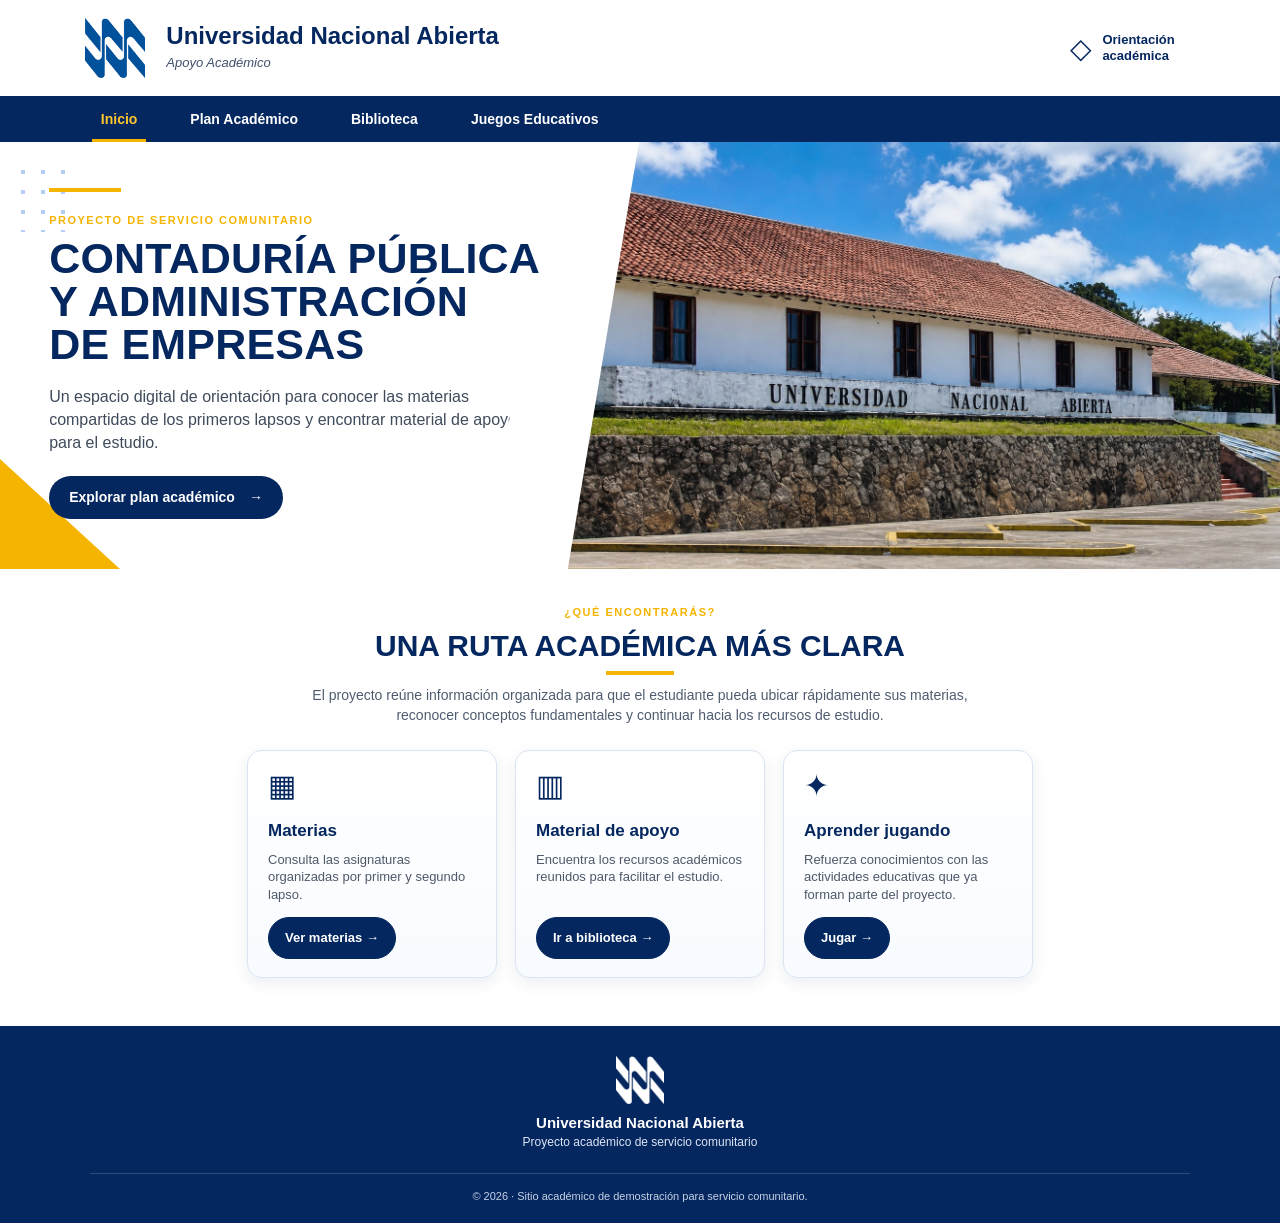
==== index.html @ f8eed456 "initial commit" ====
<!DOCTYPE html>
<html lang="es">
<head>
  <!-- Configuración básica del documento y adaptación a pantallas móviles. -->
  <meta charset="UTF-8">
  <meta name="viewport" content="width=device-width, initial-scale=1.0">

  <!-- Título que aparece en la pestaña del navegador. -->
  <title>InfoUNA Amazonas</title>

  <!-- Icono que aparece en la pestaña del navegador. -->
  <link rel="icon" type="image/png" href="Logo-UNA.png">
    
  <!-- Hoja de estilos principal. Debe estar en la misma carpeta que este archivo. -->
  <link rel="stylesheet" href="Estilos.css">

</head>

<body>
  <!-- Encabezado institucional: logotipo, nombre de la universidad y valores del proyecto. -->
  <header class="encabezado-superior">
    <div class="marca">
      <div class="logo-una">
        <img src="Logo-UNA.png" alt="Logo de la Universidad Nacional Abierta">
      </div>

      <div>
      <h1>Universidad Nacional Abierta</h1>
        <small>Apoyo Académico</small>
      </div>
    </div>

    <!-- Mensajes institucionales que aparecen a la derecha en pantallas amplias. -->
    <div class="valores">
      <div class="valor">
        <span>◇</span>
        <div>Orientación<br>académica</div>
      </div>
    </div>
  </header>

  <!-- Menú de navegación principal. Cada enlace dirige a una sección o página del sitio. -->
  <nav class="barra-menu" aria-label="Navegación principal">
    <a class="activo" href="index.html">Inicio</a>
    <a href="Plan Academico.html">Plan Académico</a>
    <a href="Biblioteca.html">Biblioteca</a>
    <a href="Juegos Educativos.html">Juegos Educativos</a>
  </nav>

    <!-- Presentación principal: descripción del proyecto y acceso al plan académico. -->
  <section class="hero">
    <div class="hero-text">
      <!-- Elementos decorativos y título principal de la página. -->
      <span class="puntos" aria-hidden="true"></span>
      <div class="linea-dorada" aria-hidden="true"></div>
      <span class="kicker">Proyecto de servicio comunitario</span>
      <h2>CONTADURÍA PÚBLICA<br>Y ADMINISTRACIÓN<br>DE EMPRESAS</h2>
      <p>Un espacio digital de orientación para conocer las materias compartidas de los primeros lapsos y encontrar material de apoyo para el estudio.</p>
      <a class="boton" href="Plan Academico.html">Explorar plan académico <span aria-hidden="true">→</span></a>
    </div>

    <!-- Imagen decorativa de la sede; se establece desde CSS mediante Sede-Una.png. -->
    <div class="hero-media" role="img" aria-label="Imagen de la sede de la Universidad Nacional Abierta"></div>
  </section>

  <!-- Contenido central con una introducción y tres accesos a recursos del proyecto. -->
  <main class="contenido-principal">
    <section aria-labelledby="titulo-recursos">
      <div class="titulo-seccion">
        <span class="kicker">¿Qué encontrarás?</span>
        <h2 id="titulo-recursos">Una ruta académica más clara</h2>
        <p>El proyecto reúne información organizada para que el estudiante pueda ubicar rápidamente sus materias, reconocer conceptos fundamentales y continuar hacia los recursos de estudio.</p>
      </div>

      <!-- Las tarjetas se distribuyen y centran automáticamente según el espacio disponible. -->
      <div class="tarjetas">
        <article class="tarjeta">
          <div class="icono" aria-hidden="true">▦</div>
          <h3>Materias</h3>
          <p>Consulta las asignaturas organizadas por primer y segundo lapso.</p>
          <a class="enlace" href="Plan Academico.html">Ver materias →</a>
        </article>

        <article class="tarjeta">
          <div class="icono" aria-hidden="true">▥</div>
          <h3>Material de apoyo</h3>
          <p>Encuentra los recursos académicos reunidos para facilitar el estudio.</p>
          <a class="enlace" href="Biblioteca">Ir a biblioteca →</a>
        </article>

        <article class="tarjeta">
          <div class="icono" aria-hidden="true">✦</div>
          <h3>Aprender jugando</h3>
          <p>Refuerza conocimientos con las actividades educativas que ya forman parte del proyecto.</p>
          <a class="enlace" href="Juegos Educativos.html">Jugar →</a>
        </article>
      </div>
    </section>
  </main>

  <!-- Pie de página simplificado: solo conserva el logo, el nombre y la identificación del proyecto. -->
  <footer class="pie">
    <!-- Este contenedor usa flexbox en columna para centrar todos sus elementos. -->
    <div class="pie-grid">
      <div class="marca-footer">
        <div class="logo-una">
          <img src="Logo-UNA.png" alt="Logo de la Universidad Nacional Abierta">
        </div>
        <div>
          <h3>Universidad Nacional Abierta</h3>
          <small>Proyecto académico de servicio comunitario</small>
        </div>
      </div>
    </div>
  
    <div class="copyright">© 2026 · Sitio académico de demostración para servicio comunitario.</div>
  </footer>

</body>
</html>
---- Estilos.css ----
/* ========================================================================== 
   BLOQUE 1: ESTILOS GENERALES DEL SITIO
   Contenido de Base 0.3/Estilos.css. Se conserva separado de los estilos
   específicos de juegos para que cada bloque pueda mantenerse por aparte.
   ========================================================================== */
:root{
  --navy:#05275f;
  --navy-2:#0a3478;
  --blue:#0c438e;
  --gold:#f4b400;
  --gold-2:#ffc72c;
  --ink:#12284d;
  --muted:#5e6b7f;
  --line:#e7ebf2;
  --soft:#eef4fc;
  --white:#fff;
  --shadow:0 8px 24px rgba(5,39,95,.08);
}
*{box-sizing:border-box}
html{scroll-behavior:smooth}
body{margin:0;font-family:Arial,Helvetica,sans-serif;color:var(--ink);background:#fff;line-height:1.5}
a{text-decoration:none;color:inherit}

/* HEADER */
.encabezado-superior{height:96px;background:#fff;display:flex;align-items:center;justify-content:space-between;padding:0 6.2%;gap:30px}
.marca{display:flex;align-items:center;gap:15px;min-width:360px}
.logo-una{width:72px;height:60px;display:flex;align-items:center;justify-content:center;flex:0 0 auto;overflow:hidden}
.logo-una img{display:block;width:100%;height:100%;object-fit:contain}
.marca h1{font-size:24px;line-height:1.05;margin:0;color:var(--navy);font-weight:800}
.marca small{display:block;margin-top:5px;color:#41516c;font-size:13px;font-style:italic}
.valores{display:flex;align-items:center;gap:0}
.valor{min-height:45px;display:flex;align-items:center;gap:10px;padding:0 26px;border-left:1px solid #d9dee8;color:var(--navy);font-size:13px;font-weight:600;line-height:1.25}
.valor:first-child{border-left:0}
.valor span{font-size:28px;font-weight:400;color:var(--navy)}

/* NAV */
.barra-menu{height:46px;background:var(--navy);display:flex;align-items:stretch;padding:0 6%;gap:5px;position:relative;z-index:5}
.barra-menu a{position:relative;color:#fff;display:flex;align-items:center;justify-content:center;padding:0 24px;font-size:14px;font-weight:700;white-space:nowrap}
.barra-menu a:hover{background:rgba(255,255,255,.06)}
.barra-menu a.activo{color:var(--gold-2)}
.barra-menu a.activo:after{content:"";position:absolute;bottom:0;left:15px;right:15px;height:3px;background:var(--gold)}

/* HOME HERO */
.hero{position:relative;min-height:350px;display:grid;grid-template-columns:48% 52%;overflow:hidden;background:#fff}
.hero-text{position:relative;padding:46px 7.5% 50px 8%;z-index:2;background:#fff;display:flex;flex-direction:column;justify-content:center;clip-path:polygon(0 0,92% 0,78% 100%,0 100%)}
.hero-text:after{content:"";position:absolute;right:6.5%;top:0;width:2px;height:100%;background:rgba(255,255,255,.75);transform:skewX(-15deg);z-index:3}
.hero-text:before{content:"";position:absolute;left:0;bottom:0;width:120px;height:110px;background:var(--gold);clip-path:polygon(0 0,100% 100%,0 100%)}
.puntos{position:absolute;left:13px;top:20px;width:55px;height:70px;background-image:radial-gradient(#a9c9f5 2.2px,transparent 2.2px);background-size:20px 20px;opacity:.9}
.hero h2{font-size:43px;line-height:1;margin:0 0 19px;color:var(--navy);font-weight:800;letter-spacing:.2px;position:relative;z-index:2}
.linea-dorada{width:72px;height:4px;background:var(--gold);margin-bottom:20px;position:relative;z-index:2}
.hero p{max-width:500px;margin:0;color:#3f4a5b;font-size:16px;line-height:1.45;position:relative;z-index:2}
.boton{display:inline-flex;align-items:center;justify-content:center;gap:14px;width:max-content;background:var(--navy);color:#fff;border-radius:24px;padding:11px 20px;font-size:14px;font-weight:700;margin-top:22px;transition:.2s;position:relative;z-index:2}
.boton:hover{background:var(--navy-2);transform:translateY(-1px)}
.hero-media{position:relative;min-height:350px;background-image:url('Sede-Una.png');background-size:cover;background-position:center 42%;margin-left:-7%;clip-path:polygon(10% 0,100% 0,100% 100%,0 100%);z-index:1}
.hero-media:after{content:"";position:absolute;inset:0;background:linear-gradient(90deg,rgba(5,39,95,.02),rgba(5,39,95,.03))}
.estadisticas{position:absolute;left:18%;right:0;bottom:0;height:91px;background:rgba(5,39,95,.97);display:grid;grid-template-columns:repeat(4,1fr);color:#fff;z-index:2;border-radius:16px 0 0 0;overflow:hidden}
.estadistica{display:flex;flex-direction:column;align-items:center;justify-content:center;text-align:center;border-left:1px solid rgba(255,255,255,.34);padding:7px 9px}
.estadistica:first-child{border-left:0}
.estadistica .simbolo{font-size:25px;line-height:1;color:var(--gold);margin-bottom:3px}
.estadistica strong{font-size:18px;color:#fff;line-height:1.1}
.estadistica span{font-size:11px;color:#e2eaf7;margin-top:4px;line-height:1.2}

/* CONTENT */
.contenido-principal{max-width:1370px;margin:0 auto;padding:30px 6.5% 48px}
.titulo-seccion{text-align:center;margin-bottom:25px}
.titulo-seccion h2{font-size:30px;line-height:1.1;margin:0;color:var(--navy);font-weight:800;text-transform:uppercase}
.titulo-seccion h2:after{content:"";display:block;width:68px;height:4px;background:var(--gold);margin:9px auto 10px}
.titulo-seccion p{max-width:720px;margin:0 auto;color:#4f5c70;font-size:14px;line-height:1.45}
/* Bloques de inicio centrados automáticamente al añadir o quitar tarjetas */
.tarjetas{display:flex;flex-wrap:wrap;justify-content:center;align-items:stretch;gap:18px}
.tarjetas>.tarjeta{flex:0 1 250px;width:100%;max-width:250px}
.tarjeta{background:#fff;border:1px solid #e6e9ef;border-radius:8px;padding:20px 20px 18px;min-height:208px;box-shadow:0 4px 14px rgba(5,39,95,.045);display:flex;flex-direction:column;transition:.2s}
.tarjeta:hover{transform:translateY(-3px);box-shadow:var(--shadow);border-color:#d7e0ee}
.tarjeta .icono{font-size:30px;color:var(--navy);height:42px;line-height:1}
.tarjeta h3{font-size:17px;line-height:1.15;margin:8px 0 10px;color:var(--navy)}
.tarjeta p{font-size:13px;line-height:1.35;color:#4e5969;margin:0 0 14px;flex:1}
.enlace{font-size:13px;color:var(--navy);font-weight:800}
.enlace:hover{color:var(--gold)}

.bloque-azul{margin-top:14px;background:var(--soft);border-radius:9px;min-height:78px;padding:15px 28px;display:flex;align-items:center;justify-content:space-between;gap:20px;position:relative;overflow:hidden}
.bloque-azul:after{content:"";position:absolute;right:15px;top:13px;width:70px;height:50px;background-image:radial-gradient(#a9c9f5 2px,transparent 2px);background-size:15px 15px;opacity:.8}
.bloque-azul h3{margin:0 0 2px;font-size:21px;color:var(--navy)}
.bloque-azul p{margin:0;color:#536075;font-size:13px}

/* INNER PAGES */
.pagina-interna{padding-top:48px;min-height:500px}
.pagina-interna .titulo-seccion{margin-bottom:32px}
.lista-info{display:grid;grid-template-columns:repeat(2,1fr);gap:20px}
.info-card{background:#fff;border:1px solid #e4e8ef;border-radius:9px;padding:26px;box-shadow:0 4px 16px rgba(5,39,95,.05);position:relative;overflow:hidden}
.info-card:before{content:"";position:absolute;left:0;top:0;width:5px;height:100%;background:var(--gold)}
.info-card h3{margin:0 0 12px;color:var(--navy);font-size:20px}
.info-card p,.info-card li{font-size:14px;color:#536075;line-height:1.55}
.info-card ul{padding-left:19px;margin-bottom:0}

/* FOOTER */
.pie{background:var(--navy);color:#fff;padding:30px 7% 18px}
.pie-grid{max-width:1370px;margin:auto;display:grid;grid-template-columns:1.5fr 1fr 1fr 1fr;gap:45px}
.pie h3{font-size:15px;margin:0 0 10px;color:#fff}
.pie .marca-footer{display:flex;align-items:center;gap:12px}
.pie .logo-una{filter:brightness(0) invert(1);width:55px;height:48px}.pie .logo-una img{width:100%;height:100%;object-fit:contain}
.pie-grid{display:flex;justify-content:center}
.pie .marca-footer{flex-direction:column;gap:8px;text-align:center}
.pie .marca-footer .logo-una{margin:0 auto}
.pie .marca-footer h3{margin:0;text-align:center}
.pie .marca-footer small{display:block;text-align:center}
.pie a{display:block;color:#e2e9f5;font-size:13px;margin:5px 0}
.pie a:hover{color:var(--gold-2)}
.pie small{font-size:12px;color:#dce5f3;line-height:1.4}
.copyright{max-width:1370px;margin:22px auto 0;border-top:1px solid rgba(255,255,255,.16);padding-top:14px;text-align:center;color:#c6d2e5;font-size:11px}

@media(max-width:1050px){
  .encabezado-superior{padding:0 4%}.valores{display:none}.marca{min-width:0}
  .barra-menu{padding:0 3%;overflow-x:auto}.barra-menu a{padding:0 17px}
  .hero{grid-template-columns:1fr}.hero-text{min-height:310px;padding:55px 9%}.hero-text:after{display:none}.hero-media{min-height:310px}.estadisticas{left:0;border-radius:0}
  .tarjetas{justify-content:center}
}
@media(max-width:720px){
  .encabezado-superior{height:82px}.marca h1{font-size:19px}.marca small{font-size:11px}.logo-una{transform:scale(.8);transform-origin:left center;width:60px}
  .barra-menu{height:43px}.barra-menu a{font-size:12px;padding:0 14px}
  .hero h2{font-size:36px}.hero-text{min-height:285px}.hero-media{min-height:300px}.estadisticas{height:96px}.estadistica .simbolo{font-size:21px}.estadistica strong{font-size:15px}.estadistica span{font-size:10px}
  .contenido-principal{padding-left:5%;padding-right:5%}.tarjetas{justify-content:center}.lista-info{grid-template-columns:1fr}.pie-grid{grid-template-columns:1fr 1fr;gap:28px}
}
@media(max-width:480px){
  .marca h1{font-size:17px}.hero-text{padding:42px 7%}.hero h2{font-size:29px}.hero p{font-size:14px}.estadisticas{grid-template-columns:repeat(2,1fr);height:142px}.estadistica:nth-child(3){border-left:0;border-top:1px solid rgba(255,255,255,.34)}.estadistica:nth-child(4){border-top:1px solid rgba(255,255,255,.34)}.tarjetas>.tarjeta{flex-basis:100%;max-width:100%}.bloque-azul{align-items:flex-start;flex-direction:column}.pie-grid{grid-template-columns:1fr}
}


/* BIBLIOTECA DIGITAL */
.biblioteca-shell{max-width:1370px;margin:0 auto;padding:44px 6.5% 60px}
.biblioteca-head{text-align:center;margin-bottom:28px}
.biblioteca-head .kicker{display:inline-block;color:var(--gold);font-size:12px;font-weight:800;letter-spacing:1.4px;text-transform:uppercase;margin-bottom:8px}
.biblioteca-head h2{margin:0;color:var(--navy);font-size:34px;line-height:1.1;font-weight:800}
.biblioteca-head h2:after{content:"";display:block;width:68px;height:4px;background:var(--gold);margin:10px auto 11px}
.biblioteca-head p{max-width:720px;margin:0 auto;color:#536075;font-size:14px}
.biblioteca-search{max-width:760px;margin:0 auto 34px;position:relative}
.biblioteca-search input{width:100%;height:50px;border:1px solid #d9e1ed;border-radius:26px;padding:0 54px 0 20px;outline:none;font:inherit;color:var(--ink);background:#fff;box-shadow:0 5px 18px rgba(5,39,95,.06)}
.biblioteca-search input:focus{border-color:#9ebbe1;box-shadow:0 0 0 3px rgba(12,67,142,.08)}
.biblioteca-search button{position:absolute;right:6px;top:6px;width:38px;height:38px;border:0;border-radius:50%;background:var(--navy);color:#fff;font-size:18px;cursor:pointer}
.biblioteca-grid{display:grid;grid-template-columns:repeat(4,minmax(0,1fr));gap:22px}
.libro-card{background:#fff;border:1px solid #e3e8f0;border-radius:10px;overflow:hidden;box-shadow:0 5px 18px rgba(5,39,95,.055);display:flex;flex-direction:column;min-width:0;transition:.2s}
.libro-card:hover{transform:translateY(-4px);box-shadow:var(--shadow);border-color:#d4dfed}
.libro-nombre{padding:16px 16px 10px;min-height:62px;color:var(--navy);font-size:17px;line-height:1.25;font-weight:800}
.libro-portada{margin:0 16px;background:var(--soft);border-radius:7px;aspect-ratio:3/4;overflow:hidden;display:flex;align-items:center;justify-content:center}
.libro-portada img{width:100%;height:100%;object-fit:cover;display:block}
.libro-cover-fallback{width:100%;height:100%;display:flex;flex-direction:column;align-items:center;justify-content:center;text-align:center;padding:25px;background:linear-gradient(145deg,#eef4fc,#dce8f8);color:var(--navy)}
.libro-cover-fallback .book-mark{font-size:42px;margin-bottom:12px}
.libro-cover-fallback strong{font-size:20px;line-height:1.1}
.libro-cover-fallback span{font-size:11px;margin-top:8px;color:#536075}
.libro-actions{padding:16px}
.libro-download{display:flex;align-items:center;justify-content:center;gap:8px;width:100%;min-height:42px;border-radius:22px;background:var(--navy);color:#fff;font-size:13px;font-weight:800;transition:.2s}
.libro-download:hover{background:var(--navy-2);transform:translateY(-1px)}
.libro-download.disabled{background:#a8b3c3;cursor:not-allowed;pointer-events:none}
.biblioteca-empty{grid-column:1/-1;text-align:center;padding:42px 20px;background:#f8fbff;border:1px dashed #cfd9e8;border-radius:10px;color:#536075}
.biblioteca-info{margin-top:30px;background:var(--soft);border-left:5px solid var(--gold);border-radius:8px;padding:16px 20px;color:#536075;font-size:13px}
.biblioteca-info strong{color:var(--navy)}
.biblioteca-promo{margin-top:14px}
@media(max-width:1050px){.biblioteca-grid{grid-template-columns:repeat(3,minmax(0,1fr))}}
@media(max-width:720px){.biblioteca-shell{padding-left:5%;padding-right:5%}.biblioteca-grid{grid-template-columns:repeat(2,minmax(0,1fr))}.biblioteca-head h2{font-size:30px}}
@media(max-width:480px){.biblioteca-grid{grid-template-columns:1fr}.libro-nombre{min-height:auto}}

/* PORTAL ACADÉMICO: CONTADURÍA PÚBLICA Y ADMINISTRACIÓN DE EMPRESAS */
.kicker,.mini-kicker{display:inline-block;text-transform:uppercase;letter-spacing:1.5px;font-size:11px;font-weight:800;color:var(--gold);margin-bottom:8px}.academico-hero{background:linear-gradient(115deg,var(--navy),#0b4a9a);border-radius:14px;padding:36px 42px;color:#fff;display:flex;align-items:center;justify-content:space-between;gap:35px;overflow:hidden;position:relative;box-shadow:0 12px 28px rgba(5,39,95,.12)}.academico-hero:after{content:"";position:absolute;right:-55px;bottom:-70px;width:230px;height:230px;border:35px solid rgba(244,180,0,.18);border-radius:50%}.academico-hero h2{margin:0 0 10px;font-size:40px;line-height:1.05}.academico-hero p{max-width:760px;margin:0;color:#e7eef9;font-size:15px}.hero-tags{display:flex;gap:8px;flex-wrap:wrap;margin-top:20px}.hero-tags span{border:1px solid rgba(255,255,255,.25);background:rgba(255,255,255,.08);border-radius:20px;padding:7px 12px;font-size:11px}.academico-emblema{width:150px;height:150px;border:2px solid rgba(255,255,255,.28);border-radius:50%;display:flex;flex-direction:column;align-items:center;justify-content:center;flex:0 0 auto;position:relative;z-index:1}.academico-emblema strong{font-size:34px;letter-spacing:3px}.academico-emblema span{font-size:10px;color:#dce8f7;text-transform:uppercase;letter-spacing:1px}.carrera-switch{display:flex;justify-content:center;gap:8px;margin:25px 0 28px;flex-wrap:wrap}.carrera-btn,.lapso-tab{border:1px solid #d6dfec;background:#fff;color:var(--navy);font-weight:800;cursor:pointer;border-radius:22px;padding:10px 17px;font-size:13px;transition:.2s}.carrera-btn:hover,.lapso-tab:hover{border-color:#9fb9dd}.carrera-btn.activo,.lapso-tab.activo{background:var(--navy);border-color:var(--navy);color:#fff}.plan-intro{margin-bottom:22px}.lapso-panel{border:1px solid #e0e7f1;border-radius:12px;padding:22px;background:#fbfdff}.lapso-tabs{display:flex;gap:8px;margin-bottom:22px;border-bottom:1px solid #e3e8ef;padding-bottom:14px}.lapso-heading{display:flex;justify-content:space-between;align-items:end;margin-bottom:17px}.lapso-heading h3{margin:0;color:var(--navy);font-size:25px}.contador{font-size:12px;font-weight:800;color:#536075;background:#eef4fc;border-radius:18px;padding:7px 11px}.materias-grid{display:grid;grid-template-columns:repeat(3,1fr);gap:17px}.materia-card{background:#fff;border:1px solid #e2e7ef;border-radius:10px;padding:19px;min-height:270px;display:flex;flex-direction:column;box-shadow:0 4px 13px rgba(5,39,95,.045);transition:.2s}.materia-card:hover{transform:translateY(-3px);box-shadow:var(--shadow);border-color:#cfdbea}.materia-top{display:flex;justify-content:space-between;align-items:center;margin-bottom:13px}.materia-icon{width:40px;height:40px;border-radius:10px;background:var(--soft);display:grid;place-items:center;color:var(--navy);font-size:20px;font-weight:800}.codigo{font-size:10px;font-weight:800;color:#718098}.materia-card h3{margin:0 0 8px;color:var(--navy);font-size:18px}.materia-card>p{margin:0;color:#536075;font-size:13px;line-height:1.45}.materia-contenido{margin-top:13px;padding-top:11px;border-top:1px solid #edf0f5;color:#536075;font-size:11px;line-height:1.4}.materia-contenido strong{color:var(--navy);display:block;margin-bottom:3px}.materia-link{border:0;background:none;padding:0;margin-top:auto;text-align:left;color:var(--navy);font-size:12px;font-weight:800;cursor:pointer}.materia-link:hover{color:#c18d00}.materia-link span{margin-left:5px}.conexiones{margin-top:22px;padding:27px 30px;background:var(--soft);border-radius:12px;display:grid;grid-template-columns:1.3fr 1fr;gap:35px;align-items:center}.conexiones h2{margin:0 0 7px;color:var(--navy);font-size:24px}.conexiones p{margin:0;color:#536075;font-size:13px;max-width:620px}.conexiones-list{display:grid;gap:9px}.conexiones-list div{display:flex;align-items:center;gap:12px;background:#fff;border-radius:8px;padding:10px 13px;border:1px solid #e0e7f1}.conexiones-list strong{color:var(--gold);font-size:13px}.conexiones-list span{font-size:12px;color:var(--ink);font-weight:700}.recursos-grid{display:grid;grid-template-columns:1fr 1fr;gap:17px;margin-top:18px}.recurso-card{display:flex;align-items:center;gap:14px;background:#fff;border:1px solid #e0e6ef;border-radius:10px;padding:17px;box-shadow:0 4px 13px rgba(5,39,95,.04);transition:.2s}.recurso-card:hover{transform:translateY(-2px);box-shadow:var(--shadow)}.recurso-card>span{width:43px;height:43px;border-radius:10px;background:var(--navy);color:#fff;display:grid;place-items:center;font-size:20px}.recurso-card h3{margin:0 0 3px;color:var(--navy);font-size:16px}.recurso-card p{margin:0;color:#647187;font-size:12px}.recurso-card b{margin-left:auto;color:var(--gold);font-size:21px}@media(max-width:900px){.materias-grid{grid-template-columns:repeat(2,1fr)}.academico-emblema{width:120px;height:120px}.academico-hero h2{font-size:34px}.conexiones{grid-template-columns:1fr}}@media(max-width:620px){.academico-hero{padding:28px 23px}.academico-emblema{display:none}.materias-grid,.recursos-grid{grid-template-columns:1fr}.lapso-tabs{overflow-x:auto}.lapso-tab{white-space:nowrap}.lapso-heading{align-items:center}.carrera-btn{font-size:12px}.conexiones{padding:23px}.academico-hero h2{font-size:30px}}


/* BOTONES PARA LOS CINCO BLOQUES DE LA PAGINA DE INICIO */
.tarjeta{
  border:1px solid #d9e3f1;
  border-radius:14px;
  background:linear-gradient(180deg,#fff 0%,#f8fbff 100%);
  box-shadow:0 5px 16px rgba(5,39,95,.08);
}
.tarjeta:hover{
  transform:translateY(-4px);
  border-color:var(--gold);
  box-shadow:0 10px 24px rgba(5,39,95,.14);
}
.tarjeta .enlace{
  display:inline-flex;
  align-items:center;
  justify-content:center;
  align-self:flex-start;
  gap:8px;
  margin-top:auto;
  padding:10px 16px;
  border:1px solid var(--navy);
  border-radius:24px;
  background:var(--navy);
  color:#fff;
  font-size:13px;
  font-weight:800;
  text-decoration:none;
  transition:background .2s ease, border-color .2s ease, transform .2s ease;
}
.tarjeta .enlace:hover{
  background:var(--blue);
  border-color:var(--blue);
  color:#fff;
  transform:translateY(-1px);
}
.tarjeta .enlace:focus-visible{
  outline:3px solid var(--gold);
  outline-offset:3px;
}
@media(max-width:480px){
  .tarjeta{min-height:190px;padding:18px;}
  .tarjeta .enlace{align-self:stretch;}
}

/* ========================================================================== 
   BLOQUE 2: ESTILOS ESPECÍFICOS DE JUEGOS
   Contenido de Base 0.0/juegos.css. Este bloque queda después de los estilos
   generales y conserva sus reglas sin mezclarlas con el bloque anterior.
   ========================================================================== */

/* ===== Juegos UNA ===== */
.game-shell{max-width:1250px;margin:0 auto;padding:34px 5% 55px}
.game-hero{position:relative;overflow:hidden;background:linear-gradient(135deg,var(--navy),var(--navy-2));color:#fff;border-radius:18px;padding:30px 34px;margin-bottom:24px;box-shadow:0 12px 35px rgba(5,39,95,.15)}
.game-hero:after{content:"";position:absolute;width:240px;height:240px;right:-70px;top:-110px;border:35px solid rgba(255,199,44,.14);border-radius:50%}
.game-kicker{color:var(--gold-2);font-size:12px;font-weight:800;letter-spacing:1.6px;text-transform:uppercase}
.game-hero h2{margin:6px 0 8px;font-size:38px;line-height:1.05}
.game-hero p{margin:0;max-width:780px;color:#e3ecfa}
.game-panel{background:#fff;border:1px solid var(--line);border-radius:16px;box-shadow:var(--shadow);padding:24px}
.game-panel h3{margin:0 0 7px;color:var(--navy);font-size:22px}
.game-panel p{color:var(--muted)}
.category-screen{max-width:900px;margin:25px auto}
.category-grid{display:grid;grid-template-columns:repeat(2,1fr);gap:20px;margin-top:22px}
.category-card{border:2px solid #dce5f3;background:linear-gradient(145deg,#fff,var(--soft));border-radius:16px;padding:28px;text-align:left;cursor:pointer;transition:.2s;position:relative;overflow:hidden}
.category-card:hover{transform:translateY(-4px);border-color:var(--gold);box-shadow:0 12px 30px rgba(5,39,95,.1)}
.category-card .big-icon{font-size:44px;display:block;margin-bottom:13px}
.category-card h3{font-size:23px;margin:0 0 6px;color:var(--navy)}
.category-card p{margin:0 0 15px;font-size:14px}
.category-card .go{font-weight:800;color:var(--navy)}
.game-topbar{display:flex;align-items:center;justify-content:space-between;gap:15px;flex-wrap:wrap;margin-bottom:18px}
.badge{display:inline-flex;align-items:center;gap:7px;padding:8px 12px;border-radius:999px;background:var(--soft);color:var(--navy);font-weight:800;font-size:13px}
.progress-wrap{height:9px;background:#e8eef7;border-radius:99px;overflow:hidden;flex:1;min-width:180px}
.progress-bar{height:100%;background:linear-gradient(90deg,var(--navy),var(--gold));width:0;transition:.3s}
.btn-game{border:0;border-radius:10px;padding:11px 16px;font-weight:800;cursor:pointer;background:var(--navy);color:#fff;transition:.2s}
.btn-game:hover{background:var(--navy-2);transform:translateY(-1px)}
.btn-game.gold{background:var(--gold);color:var(--navy)}
.btn-game.light{background:#edf3fb;color:var(--navy)}
.btn-game.danger{background:#f4e7e7;color:#8c2020}
.btn-row{display:flex;gap:10px;flex-wrap:wrap}
.status-box{margin:15px 0;padding:13px 16px;background:var(--soft);border-left:4px solid var(--gold);border-radius:9px;color:var(--ink);font-size:14px}
.overlay{position:fixed;inset:0;background:rgba(4,25,57,.68);display:none;align-items:center;justify-content:center;padding:20px;z-index:50}
.overlay.show{display:flex}
.modal{width:min(560px,100%);background:#fff;border-radius:18px;padding:28px;box-shadow:0 20px 60px rgba(0,0,0,.25);text-align:center}
.modal h3{font-size:27px;color:var(--navy);margin:0 0 10px}
.modal p{color:var(--muted);line-height:1.55}
.modal .btn-row{justify-content:center;margin-top:20px}
.toast{position:fixed;right:22px;bottom:22px;max-width:360px;background:var(--navy);color:#fff;border-radius:12px;padding:14px 17px;box-shadow:0 12px 30px rgba(0,0,0,.2);opacity:0;transform:translateY(15px);pointer-events:none;transition:.25s;z-index:60}
.toast.show{opacity:1;transform:translateY(0)}
.toast strong{color:var(--gold-2)}
/* sopa */
.wordsearch-layout{display:grid;grid-template-columns:minmax(500px,1fr) 320px;gap:22px;align-items:start}
.ws-board{display:grid;grid-template-columns:repeat(15,1fr);width:min(690px,100%);aspect-ratio:1/1;margin:auto;user-select:none;touch-action:none;border:5px solid var(--navy);border-radius:14px;overflow:hidden;background:#f7faff;box-shadow:inset 0 0 0 1px #b9c9df}
.ws-cell{display:grid;place-items:center;font-weight:900;color:var(--navy);font-size:clamp(12px,2vw,21px);border:1px solid #d8e2ef;cursor:pointer;transition:.1s}
.ws-cell:hover{background:#e8f0fb}
.ws-cell.selecting{background:#cfe0f8}
.ws-cell.found{background:var(--gold);color:var(--navy);border-color:#e5ad00;animation:pop .25s}
.word-list{display:flex;flex-direction:column;gap:9px;margin-top:14px}
.word-item{display:flex;align-items:center;gap:9px;padding:10px 12px;border-radius:9px;background:#f6f9fd;border:1px solid #e3eaf4;font-weight:800;color:var(--navy);font-size:13px}
.word-item.found{display:none}
.term-card{margin-top:16px;padding:14px;border-radius:10px;background:#fff8df;border:1px solid #f3d47b;color:#4e4a3b;font-size:13px;line-height:1.4}
.term-card strong{display:block;color:var(--navy);margin-bottom:3px}
/* crucigrama */
.cross-layout{display:grid;grid-template-columns:minmax(450px,1fr) 350px;gap:22px}
.cross-board{display:grid;gap:3px;justify-content:center;background:#d8e2ef;padding:8px;border-radius:12px;overflow:auto}
.cross-cell{width:36px;height:36px;background:#fff;display:grid;place-items:center;font-weight:900;color:var(--navy);border-radius:4px}
.cross-cell.black{background:var(--navy);box-shadow:none}
.cross-cell.active{background:#fff8df;outline:2px solid var(--gold)}
.cross-cell.done{background:#dcebf9}
.letters-title{text-align:center;color:var(--navy);font-weight:800;margin:5px 0 12px}
.letter-pad{display:flex;justify-content:center;gap:9px;flex-wrap:wrap;max-width:320px;margin:auto}
.letter-btn{width:48px;height:48px;border-radius:12px;border:2px solid #d5dfec;background:#fff;color:var(--navy);font-weight:900;font-size:18px;cursor:pointer;box-shadow:0 3px 7px rgba(5,39,95,.06)}
.letter-btn:hover{border-color:var(--gold);background:#fff9e8}
.letter-btn.used{opacity:.3;pointer-events:none}
.current-word{min-height:54px;display:flex;align-items:center;justify-content:center;gap:7px;margin:14px 0;padding:10px;background:var(--soft);border-radius:10px;font-weight:900;letter-spacing:4px;color:var(--navy);font-size:22px}
.target-info{text-align:center;color:var(--muted);font-size:13px}
/* adivina */
.guess-layout{display:grid;grid-template-columns:1.25fr .75fr;gap:22px}
.clue-images{display:grid;grid-template-columns:repeat(2,1fr);gap:14px}
.clue-card{height:175px;border-radius:15px;background:linear-gradient(145deg,#edf4fd,#fff);border:1px solid #dce5f3;display:flex;align-items:center;justify-content:center;position:relative;overflow:hidden}
.clue-card:before{content:"";position:absolute;inset:0;background-image:radial-gradient(#a9c9f5 1.5px,transparent 1.5px);background-size:16px 16px;opacity:.45}
.clue-art{position:relative;font-size:67px;filter:drop-shadow(0 7px 8px rgba(5,39,95,.12))}
.clue-label{position:absolute;left:10px;bottom:8px;background:rgba(5,39,95,.9);color:#fff;border-radius:7px;padding:4px 7px;font-size:10px;font-weight:800;letter-spacing:.4px}
.answer-slots{display:flex;justify-content:center;gap:7px;flex-wrap:wrap;margin:20px 0}
.answer-slot{width:42px;height:48px;border-bottom:4px solid var(--navy);display:grid;place-items:center;font-weight:900;font-size:22px;color:var(--navy)}
.answer-slot.filled{border-color:var(--gold);background:#fff9e7;border-radius:6px 6px 0 0}
.guess-letters{display:flex;gap:8px;justify-content:center;flex-wrap:wrap}
.guess-letter{width:43px;height:43px;border:1px solid #d3deed;border-radius:9px;background:#fff;color:var(--navy);font-weight:900;cursor:pointer;font-size:17px}
.guess-letter:hover{background:#edf4fd;border-color:var(--gold)}
.guess-letter.used{opacity:.25;pointer-events:none}
/* quiz */
.quiz-card{max-width:900px;margin:auto}
.question-meta{display:flex;justify-content:space-between;gap:10px;flex-wrap:wrap;color:var(--muted);font-size:13px;font-weight:800;margin-bottom:14px}
.question{font-size:26px;line-height:1.25;color:var(--navy);font-weight:900;margin:8px 0 22px}
.options{display:grid;grid-template-columns:repeat(2,1fr);gap:13px}
.option-btn{padding:17px;text-align:left;border:2px solid #dce4ef;border-radius:12px;background:#fff;color:var(--ink);font-weight:700;cursor:pointer;transition:.15s}
.option-btn:hover{border-color:var(--navy);background:#f6f9fd}
.option-btn.correct{border-color:#2b8a5b;background:#e7f7ee}
.option-btn.wrong{border-color:#c94949;background:#fdeaea}
.quiz-feedback{min-height:50px;margin-top:17px;padding:13px 15px;border-radius:10px;background:var(--soft);color:var(--ink);font-size:14px}
.result-score{font-size:55px;color:var(--navy);font-weight:900;line-height:1;margin:10px 0}
.result-score span{font-size:25px;color:var(--muted)}
@keyframes pop{0%{transform:scale(.8)}100%{transform:scale(1)}}
@media(max-width:900px){
 .wordsearch-layout,.cross-layout,.guess-layout{grid-template-columns:1fr}
 .ws-board{max-width:650px}
}
@media(max-width:620px){
 .game-shell{padding:22px 4% 40px}.game-hero{padding:24px 20px}.game-hero h2{font-size:30px}
 .category-grid,.options{grid-template-columns:1fr}.game-panel{padding:17px}
 .cross-cell{width:29px;height:29px}.clue-card{height:135px}.clue-art{font-size:50px}
 .answer-slot{width:34px;height:43px}
}

.juegos-promo{margin-top:14px}
.juegos-promo .boton{margin-top:0;background:var(--navy)}
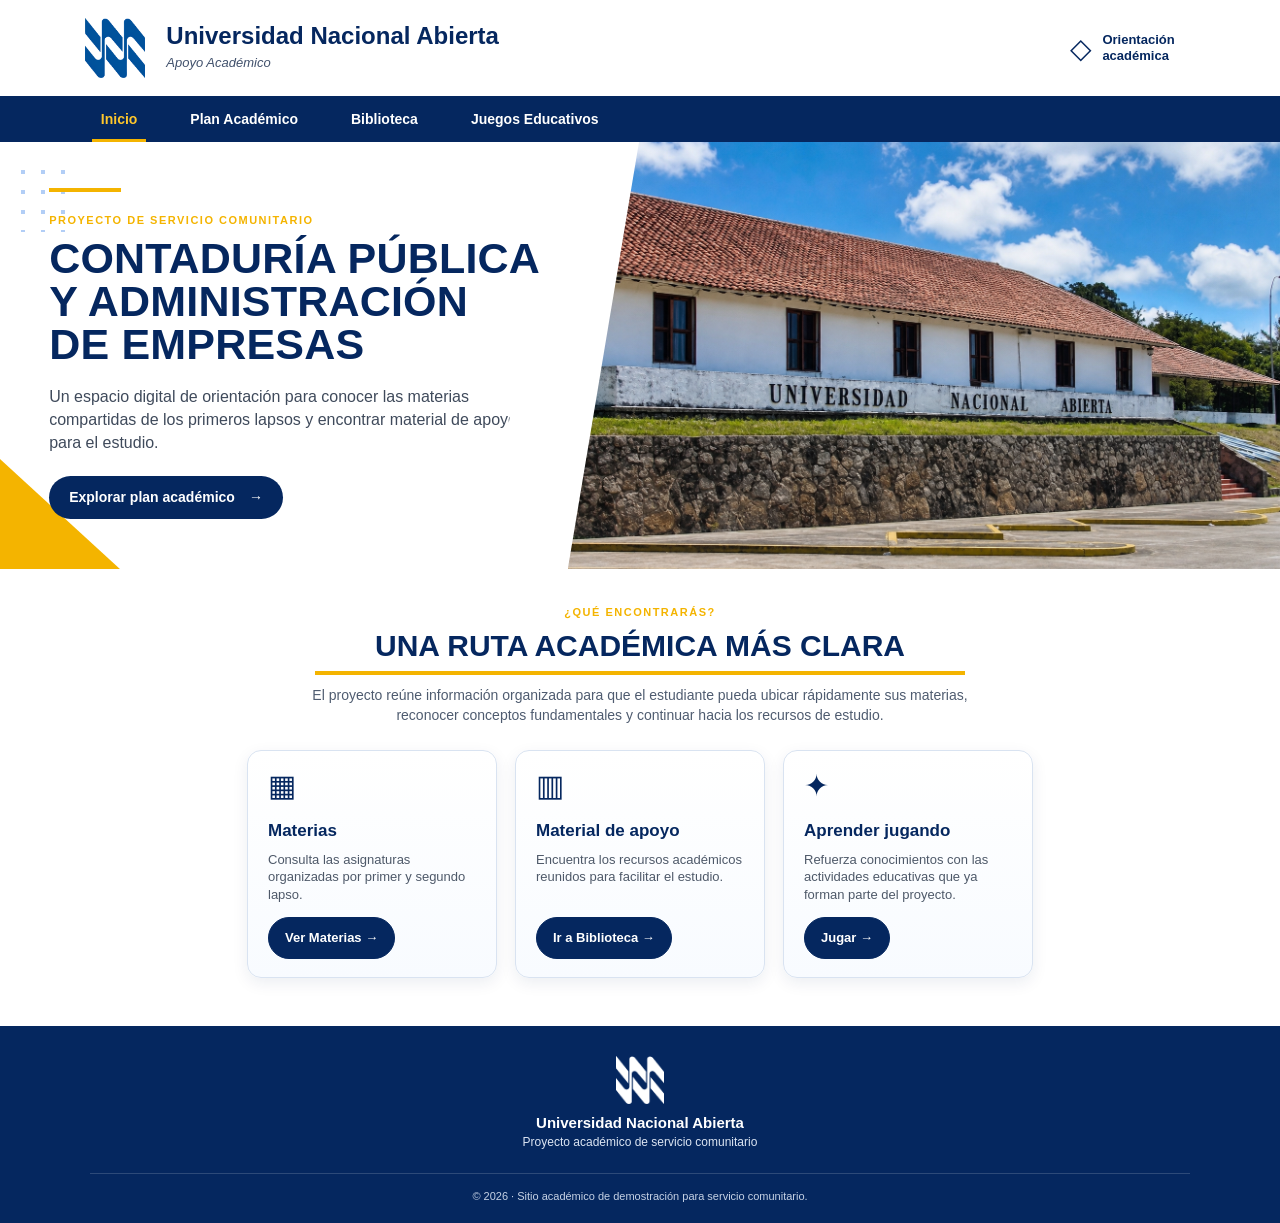
==== commit 89254a32: "initial commit" ====
--- a/index.html
+++ b/index.html
@@ -15,6 +15,8 @@
   <link rel="stylesheet" href="Estilos.css">
 
 </head>
+
+<!---------------------------------------------------------------------------------------------------------------->
 
 <body>
   <!-- Encabezado institucional: logotipo, nombre de la universidad y valores del proyecto. -->
@@ -38,6 +40,8 @@
       </div>
     </div>
   </header>
+
+<!---------------------------------------------------------------------------------------------------------------->
 
   <!-- Menú de navegación principal. Cada enlace dirige a una sección o página del sitio. -->
   <nav class="barra-menu" aria-label="Navegación principal">
@@ -78,14 +82,14 @@
           <div class="icono" aria-hidden="true">▦</div>
           <h3>Materias</h3>
           <p>Consulta las asignaturas organizadas por primer y segundo lapso.</p>
-          <a class="enlace" href="Plan Academico.html">Ver materias →</a>
+          <a class="enlace" href="Plan Academico.html">Ver Materias →</a>
         </article>
 
         <article class="tarjeta">
           <div class="icono" aria-hidden="true">▥</div>
           <h3>Material de apoyo</h3>
           <p>Encuentra los recursos académicos reunidos para facilitar el estudio.</p>
-          <a class="enlace" href="Biblioteca">Ir a biblioteca →</a>
+          <a class="enlace" href="Biblioteca.html">Ir a Biblioteca →</a>
         </article>
 
         <article class="tarjeta">
@@ -97,6 +101,8 @@
       </div>
     </section>
   </main>
+
+<!---------------------------------------------------------------------------------------------------------------->
 
   <!-- Pie de página simplificado: solo conserva el logo, el nombre y la identificación del proyecto. -->
   <footer class="pie">
--- a/Estilos.css
+++ b/Estilos.css
@@ -1,8 +1,8 @@
-/* ========================================================================== 
-   BLOQUE 1: ESTILOS GENERALES DEL SITIO
-   Contenido de Base 0.3/Estilos.css. Se conserva separado de los estilos
-   específicos de juegos para que cada bloque pueda mantenerse por aparte.
-   ========================================================================== */
+/* ========================================================================== 
+   BLOQUE 1: ESTILOS GENERALES DEL SITIO
+   Contenido de Base 0.3/Estilos.css. Se conserva separado de los estilos
+   específicos de juegos para que cada bloque pueda mantenerse por aparte.
+   ========================================================================== */
 :root{
   --navy:#05275f;
   --navy-2:#0a3478;
@@ -64,7 +64,7 @@
 .contenido-principal{max-width:1370px;margin:0 auto;padding:30px 6.5% 48px}
 .titulo-seccion{text-align:center;margin-bottom:25px}
 .titulo-seccion h2{font-size:30px;line-height:1.1;margin:0;color:var(--navy);font-weight:800;text-transform:uppercase}
-.titulo-seccion h2:after{content:"";display:block;width:68px;height:4px;background:var(--gold);margin:9px auto 10px}
+.titulo-seccion h2:after{content:"";display:block;width:650px;height:4px;background:var(--gold);margin:9px auto 10px}
 .titulo-seccion p{max-width:720px;margin:0 auto;color:#4f5c70;font-size:14px;line-height:1.45}
 /* Bloques de inicio centrados automáticamente al añadir o quitar tarjetas */
 .tarjetas{display:flex;flex-wrap:wrap;justify-content:center;align-items:stretch;gap:18px}
@@ -159,7 +159,219 @@
 @media(max-width:480px){.biblioteca-grid{grid-template-columns:1fr}.libro-nombre{min-height:auto}}
 
 /* PORTAL ACADÉMICO: CONTADURÍA PÚBLICA Y ADMINISTRACIÓN DE EMPRESAS */
-.kicker,.mini-kicker{display:inline-block;text-transform:uppercase;letter-spacing:1.5px;font-size:11px;font-weight:800;color:var(--gold);margin-bottom:8px}.academico-hero{background:linear-gradient(115deg,var(--navy),#0b4a9a);border-radius:14px;padding:36px 42px;color:#fff;display:flex;align-items:center;justify-content:space-between;gap:35px;overflow:hidden;position:relative;box-shadow:0 12px 28px rgba(5,39,95,.12)}.academico-hero:after{content:"";position:absolute;right:-55px;bottom:-70px;width:230px;height:230px;border:35px solid rgba(244,180,0,.18);border-radius:50%}.academico-hero h2{margin:0 0 10px;font-size:40px;line-height:1.05}.academico-hero p{max-width:760px;margin:0;color:#e7eef9;font-size:15px}.hero-tags{display:flex;gap:8px;flex-wrap:wrap;margin-top:20px}.hero-tags span{border:1px solid rgba(255,255,255,.25);background:rgba(255,255,255,.08);border-radius:20px;padding:7px 12px;font-size:11px}.academico-emblema{width:150px;height:150px;border:2px solid rgba(255,255,255,.28);border-radius:50%;display:flex;flex-direction:column;align-items:center;justify-content:center;flex:0 0 auto;position:relative;z-index:1}.academico-emblema strong{font-size:34px;letter-spacing:3px}.academico-emblema span{font-size:10px;color:#dce8f7;text-transform:uppercase;letter-spacing:1px}.carrera-switch{display:flex;justify-content:center;gap:8px;margin:25px 0 28px;flex-wrap:wrap}.carrera-btn,.lapso-tab{border:1px solid #d6dfec;background:#fff;color:var(--navy);font-weight:800;cursor:pointer;border-radius:22px;padding:10px 17px;font-size:13px;transition:.2s}.carrera-btn:hover,.lapso-tab:hover{border-color:#9fb9dd}.carrera-btn.activo,.lapso-tab.activo{background:var(--navy);border-color:var(--navy);color:#fff}.plan-intro{margin-bottom:22px}.lapso-panel{border:1px solid #e0e7f1;border-radius:12px;padding:22px;background:#fbfdff}.lapso-tabs{display:flex;gap:8px;margin-bottom:22px;border-bottom:1px solid #e3e8ef;padding-bottom:14px}.lapso-heading{display:flex;justify-content:space-between;align-items:end;margin-bottom:17px}.lapso-heading h3{margin:0;color:var(--navy);font-size:25px}.contador{font-size:12px;font-weight:800;color:#536075;background:#eef4fc;border-radius:18px;padding:7px 11px}.materias-grid{display:grid;grid-template-columns:repeat(3,1fr);gap:17px}.materia-card{background:#fff;border:1px solid #e2e7ef;border-radius:10px;padding:19px;min-height:270px;display:flex;flex-direction:column;box-shadow:0 4px 13px rgba(5,39,95,.045);transition:.2s}.materia-card:hover{transform:translateY(-3px);box-shadow:var(--shadow);border-color:#cfdbea}.materia-top{display:flex;justify-content:space-between;align-items:center;margin-bottom:13px}.materia-icon{width:40px;height:40px;border-radius:10px;background:var(--soft);display:grid;place-items:center;color:var(--navy);font-size:20px;font-weight:800}.codigo{font-size:10px;font-weight:800;color:#718098}.materia-card h3{margin:0 0 8px;color:var(--navy);font-size:18px}.materia-card>p{margin:0;color:#536075;font-size:13px;line-height:1.45}.materia-contenido{margin-top:13px;padding-top:11px;border-top:1px solid #edf0f5;color:#536075;font-size:11px;line-height:1.4}.materia-contenido strong{color:var(--navy);display:block;margin-bottom:3px}.materia-link{border:0;background:none;padding:0;margin-top:auto;text-align:left;color:var(--navy);font-size:12px;font-weight:800;cursor:pointer}.materia-link:hover{color:#c18d00}.materia-link span{margin-left:5px}.conexiones{margin-top:22px;padding:27px 30px;background:var(--soft);border-radius:12px;display:grid;grid-template-columns:1.3fr 1fr;gap:35px;align-items:center}.conexiones h2{margin:0 0 7px;color:var(--navy);font-size:24px}.conexiones p{margin:0;color:#536075;font-size:13px;max-width:620px}.conexiones-list{display:grid;gap:9px}.conexiones-list div{display:flex;align-items:center;gap:12px;background:#fff;border-radius:8px;padding:10px 13px;border:1px solid #e0e7f1}.conexiones-list strong{color:var(--gold);font-size:13px}.conexiones-list span{font-size:12px;color:var(--ink);font-weight:700}.recursos-grid{display:grid;grid-template-columns:1fr 1fr;gap:17px;margin-top:18px}.recurso-card{display:flex;align-items:center;gap:14px;background:#fff;border:1px solid #e0e6ef;border-radius:10px;padding:17px;box-shadow:0 4px 13px rgba(5,39,95,.04);transition:.2s}.recurso-card:hover{transform:translateY(-2px);box-shadow:var(--shadow)}.recurso-card>span{width:43px;height:43px;border-radius:10px;background:var(--navy);color:#fff;display:grid;place-items:center;font-size:20px}.recurso-card h3{margin:0 0 3px;color:var(--navy);font-size:16px}.recurso-card p{margin:0;color:#647187;font-size:12px}.recurso-card b{margin-left:auto;color:var(--gold);font-size:21px}@media(max-width:900px){.materias-grid{grid-template-columns:repeat(2,1fr)}.academico-emblema{width:120px;height:120px}.academico-hero h2{font-size:34px}.conexiones{grid-template-columns:1fr}}@media(max-width:620px){.academico-hero{padding:28px 23px}.academico-emblema{display:none}.materias-grid,.recursos-grid{grid-template-columns:1fr}.lapso-tabs{overflow-x:auto}.lapso-tab{white-space:nowrap}.lapso-heading{align-items:center}.carrera-btn{font-size:12px}.conexiones{padding:23px}.academico-hero h2{font-size:30px}}
+.kicker,.mini-kicker{display:inline-block;
+  text-transform:uppercase;
+  letter-spacing:1.5px;
+  font-size:11px;
+  font-weight:800;
+  color:var(--gold);
+  margin-bottom:8px}
+  
+.academico-hero{background:linear-gradient(115deg,var(--navy),#0b4a9a);
+  border-radius:14px;
+  padding:36px 42px;
+  color:#fff;
+  display:flex;
+  align-items:center;
+  justify-content:space-between;
+  gap:35px;
+  overflow:hidden;
+  position:relative;
+  box-shadow:0 12px 28px rgba(5,39,95,.12)}
+  
+.academico-hero h2{margin:0 0 10px;font-size:40px;line-height:1.05}
+
+.academico-hero p{max-width:760px;margin:0;
+  color:#e7eef9;font-size:15px}
+  
+.hero-tags{display:flex;
+  gap:8px;
+  flex-wrap:wrap;
+  margin-top:20px}
+  
+.hero-tags span{border:1px solid rgba(255,255,255,.25);
+  background:rgba(255,255,255,.08);
+  border-radius:20px;
+  padding:7px 12px;
+  font-size:11px}
+
+.academico-emblema{width:150px;
+  filter:brightness(0) invert(1);
+  height:150px;
+  display:flex;
+  flex-direction:column;
+  align-items:center;
+  justify-content:center;
+  flex:0 0 auto;
+  position:relative;z-index:1}
+
+.academico-emblema strong{font-size:34px;
+  letter-spacing:3px}
+
+.academico-emblema span{font-size:10px;
+  color:#dce8f7;
+  text-transform:uppercase;
+  letter-spacing:1px}
+
+.lapso-tab{border:1px solid #d6dfec;
+background:#fff;
+color:var(--navy);
+font-weight:800;
+cursor:pointer;
+border-radius:22px;
+padding:10px 17px;
+font-size:18px;
+transition:.2s}
+
+.lapso-tab:hover{border-color:#9fb9dd}
+
+.lapso-tab.activo{background:var(--navy);
+  border-color:var(--navy);
+  color:#fff}
+
+.plan-intro{margin:32px 0 22px}
+
+.lapso-panel{border:1px solid #e0e7f1;
+  border-radius:12px;
+  padding:22px;
+  background:#fbfdff}
+
+.lapso-tabs{display:flex;
+  gap:8px;
+  margin-bottom:22px;
+  border-bottom:1px solid #e3e8ef;
+  padding-bottom:14px}
+
+.lapso-heading{display:flex;
+  justify-content:space-between;
+  align-items:end;margin-bottom:17px}
+  
+.lapso-heading h3{margin:0;color:var(--navy);
+  font-size:25px}
+
+.contador{font-size:12px;
+  font-weight:800;
+  color:#536075;
+  background:#eef4fc;
+  border-radius:18px;
+  padding:7px 11px}
+
+.materias-grid{display:grid;
+  grid-template-columns:repeat(3,1fr);
+  gap:17px}
+  
+.materia-card{background:#fff;
+  border:1px solid #e2e7ef;
+  border-radius:10px;
+  padding:19px;
+  min-height:190px;
+  display:flex;
+  flex-direction:column;
+  box-shadow:0 4px 13px rgba(5,39,95,.045);
+  transition:box-shadow .2s,border-color .2s}
+  
+.materia-card:hover{transform:translateY(-3px);
+  box-shadow:var(--shadow);
+  border-color:#cfdbea}
+
+.materia-card:focus-visible{outline:3px solid var(--gold);outline-offset:3px}
+
+.materia-card.abierta{grid-column:1/-1;height:auto;min-height:max(190px,var(--materia-card-height));cursor:default}
+
+.materia-card.abierta:hover{transform:none}
+
+.materia-card.abierta h3{margin-bottom:12px}
+
+.materia-introduccion{margin:0 0 14px;padding:12px 14px;border:1px solid #e2eaf5;border-radius:8px;background:#f8fbff;color:#536075;font-size:14px;line-height:1.6}
+  
+.materia-top{display:flex;justify-content:space-between;
+  align-items:center;
+  margin-bottom:13px}
+  
+.materia-icon{width:40px;
+  height:40px;
+  border-radius:10px;
+  background:var(--soft);
+  display:grid;
+  place-items:center;
+  color:var(--navy);
+  font-size:20px;
+  font-weight:800}
+  
+.codigo{font-size:10px;
+  font-weight:800;
+  color:#718098}
+  
+.materia-card h3{margin:0 0 8px;
+  color:var(--navy);
+  font-size:18px}
+  
+.materia-indicacion{margin-top:auto;padding-top:22px;color:var(--navy);font-size:12px;font-weight:800}
+
+.materia-indicacion span{margin-left:5px}
+
+.materia-documento{grid-column:1/-1;display:grid;gap:18px;padding:4px 19px}
+
+.materia-documento section{padding-bottom:16px;border-bottom:1px solid #e2e7ef}
+
+.materia-documento h4{margin:0 0 6px;color:var(--navy);font-size:16px}
+
+.materia-documento p{margin:0;color:#536075;font-size:14px;line-height:1.6}
+
+.materia-acciones{display:flex;align-items:center;gap:10px;flex-wrap:wrap;margin-top:auto}
+
+.materia-recurso,.materia-cerrar{display:inline-flex;align-items:center;justify-content:center;min-height:40px;padding:9px 16px;border:1px solid var(--navy);border-radius:22px;background:var(--navy);color:#fff;font-size:12px;font-weight:800;cursor:pointer;transition:background .2s,border-color .2s}
+
+.materia-recurso:hover,.materia-cerrar:hover{background:var(--navy-2);border-color:var(--navy-2)}
+
+.materia-cerrar{margin-left:auto;background:#fff;color:var(--navy)}
+
+.materia-cerrar:hover{background:var(--soft);color:var(--navy)}
+
+.conexiones{margin-top:22px;
+  padding:27px 30px;
+  background:var(--soft);
+  border-radius:12px;
+  display:grid;
+  grid-template-columns:1.3fr 1fr;
+  gap:35px;
+  align-items:center}
+  
+.conexiones h2{margin:0 0 7px;color:var(--navy);
+  font-size:24px}
+  .conexiones p{margin:0;
+    color:#536075;
+    font-size:13px;
+    max-width:620px}
+    
+.conexiones-list{display:grid;gap:9px}
+  
+.conexiones-list div{display:flex;align-items:center;
+  gap:12px;
+  background:#fff;
+  border-radius:8px;
+  padding:10px 13px;
+  border:1px solid #e0e7f1}
+  
+.conexiones-list strong{color:var(--gold);font-size:13px}
+
+.conexiones-list span{font-size:12px;color:var(--ink);
+  font-weight:700}
+  
+@media(max-width:900px)
+  {.materias-grid{grid-template-columns:repeat(2,1fr)}
+  .academico-emblema{width:120px;height:120px}
+  .academico-hero h2{font-size:34px}
+  .conexiones{grid-template-columns:1fr}}
+  
+@media(max-width:620px)
+  {.academico-hero{padding:28px 23px}
+  .academico-emblema{display:none}
+  .materias-grid{grid-template-columns:1fr}
+  .lapso-tabs{overflow-x:auto}.lapso-tab{white-space:nowrap}
+  .lapso-heading{align-items:center}
+  .conexiones{padding:23px}
+  .academico-hero h2{font-size:30px}}
 
 
 /* BOTONES PARA LOS CINCO BLOQUES DE LA PAGINA DE INICIO */
@@ -205,12 +417,12 @@
   .tarjeta{min-height:190px;padding:18px;}
   .tarjeta .enlace{align-self:stretch;}
 }
-
-/* ========================================================================== 
-   BLOQUE 2: ESTILOS ESPECÍFICOS DE JUEGOS
-   Contenido de Base 0.0/juegos.css. Este bloque queda después de los estilos
-   generales y conserva sus reglas sin mezclarlas con el bloque anterior.
-   ========================================================================== */
+
+/* ========================================================================== 
+   BLOQUE 2: ESTILOS ESPECÍFICOS DE JUEGOS
+   Contenido de Base 0.0/juegos.css. Este bloque queda después de los estilos
+   generales y conserva sus reglas sin mezclarlas con el bloque anterior.
+   ========================================================================== */
 
 /* ===== Juegos UNA ===== */
 .game-shell{max-width:1250px;margin:0 auto;padding:34px 5% 55px}
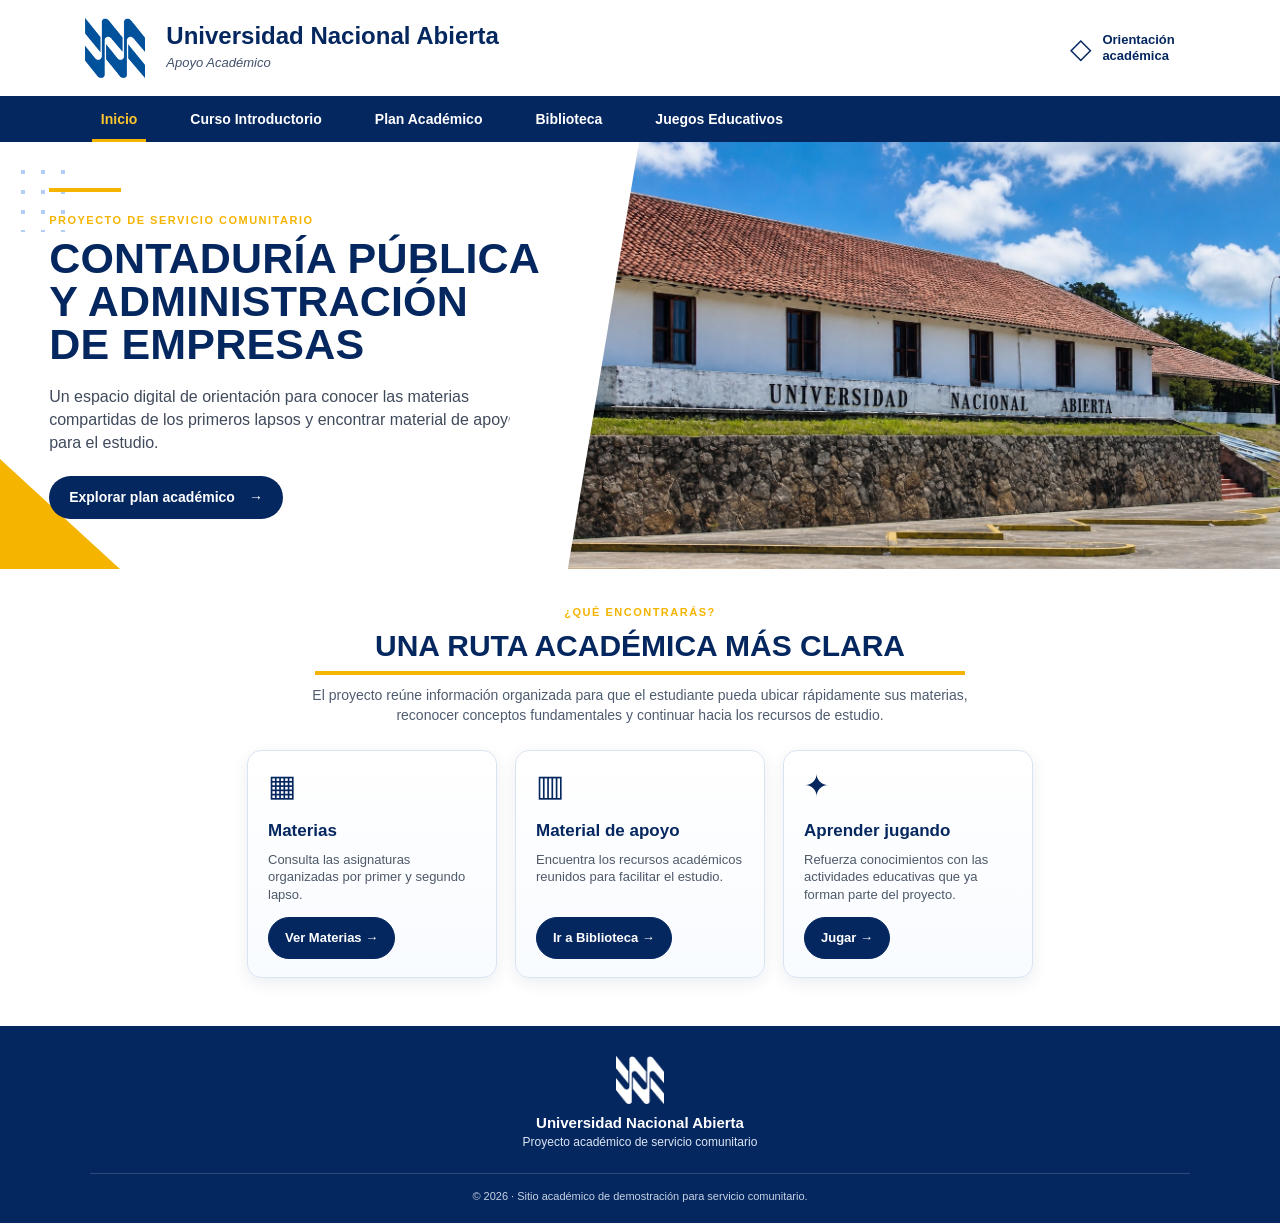
==== commit 93a3c9f0: "initial commit" ====
--- a/index.html
+++ b/index.html
@@ -46,6 +46,7 @@
   <!-- Menú de navegación principal. Cada enlace dirige a una sección o página del sitio. -->
   <nav class="barra-menu" aria-label="Navegación principal">
     <a class="activo" href="index.html">Inicio</a>
+    <a href="Curso Introductorio.html">Curso Introductorio</a>
     <a href="Plan Academico.html">Plan Académico</a>
     <a href="Biblioteca.html">Biblioteca</a>
     <a href="Juegos Educativos.html">Juegos Educativos</a>
--- a/Estilos.css
+++ b/Estilos.css
@@ -108,57 +108,73 @@
 .pie small{font-size:12px;color:#dce5f3;line-height:1.4}
 .copyright{max-width:1370px;margin:22px auto 0;border-top:1px solid rgba(255,255,255,.16);padding-top:14px;text-align:center;color:#c6d2e5;font-size:11px}
 
+/* Ajustes generales para tabletas y ventanas de ancho intermedio. */
 @media(max-width:1050px){
   .encabezado-superior{padding:0 4%}.valores{display:none}.marca{min-width:0}
   .barra-menu{padding:0 3%;overflow-x:auto}.barra-menu a{padding:0 17px}
   .hero{grid-template-columns:1fr}.hero-text{min-height:310px;padding:55px 9%}.hero-text:after{display:none}.hero-media{min-height:310px}.estadisticas{left:0;border-radius:0}
   .tarjetas{justify-content:center}
 }
+/* Reduce tamaños y espacios para teléfonos y pantallas pequeñas. */
 @media(max-width:720px){
   .encabezado-superior{height:82px}.marca h1{font-size:19px}.marca small{font-size:11px}.logo-una{transform:scale(.8);transform-origin:left center;width:60px}
   .barra-menu{height:43px}.barra-menu a{font-size:12px;padding:0 14px}
   .hero h2{font-size:36px}.hero-text{min-height:285px}.hero-media{min-height:300px}.estadisticas{height:96px}.estadistica .simbolo{font-size:21px}.estadistica strong{font-size:15px}.estadistica span{font-size:10px}
   .contenido-principal{padding-left:5%;padding-right:5%}.tarjetas{justify-content:center}.lista-info{grid-template-columns:1fr}.pie-grid{grid-template-columns:1fr 1fr;gap:28px}
 }
+/* Distribución compacta para los teléfonos más estrechos. */
 @media(max-width:480px){
   .marca h1{font-size:17px}.hero-text{padding:42px 7%}.hero h2{font-size:29px}.hero p{font-size:14px}.estadisticas{grid-template-columns:repeat(2,1fr);height:142px}.estadistica:nth-child(3){border-left:0;border-top:1px solid rgba(255,255,255,.34)}.estadistica:nth-child(4){border-top:1px solid rgba(255,255,255,.34)}.tarjetas>.tarjeta{flex-basis:100%;max-width:100%}.bloque-azul{align-items:flex-start;flex-direction:column}.pie-grid{grid-template-columns:1fr}
 }
 
 
-/* BIBLIOTECA DIGITAL */
-.biblioteca-shell{max-width:1370px;margin:0 auto;padding:44px 6.5% 60px}
-.biblioteca-head{text-align:center;margin-bottom:28px}
-.biblioteca-head .kicker{display:inline-block;color:var(--gold);font-size:12px;font-weight:800;letter-spacing:1.4px;text-transform:uppercase;margin-bottom:8px}
-.biblioteca-head h2{margin:0;color:var(--navy);font-size:34px;line-height:1.1;font-weight:800}
-.biblioteca-head h2:after{content:"";display:block;width:68px;height:4px;background:var(--gold);margin:10px auto 11px}
-.biblioteca-head p{max-width:720px;margin:0 auto;color:#536075;font-size:14px}
-.biblioteca-search{max-width:760px;margin:0 auto 34px;position:relative}
+/* BIBLIOTECA DIGITAL: categorías, búsqueda, tarjetas y paginación. */
+.biblioteca-shell{max-width:1280px;margin:0 auto;padding:48px 6% 64px}
+.biblioteca-head{grid-column:1/-1;grid-row:1;margin:0 0 24px}
+.biblioteca-layout{display:grid;grid-template-columns:200px minmax(0,1fr);column-gap:30px;row-gap:0;align-items:start}
+.biblioteca-categorias{grid-column:1;grid-row:3;position:relative;left:-1cm;align-self:start;padding:20px 14px;background:#f8fbff;border:1px solid #e0e7f1;border-radius:12px;box-shadow:0 5px 18px rgba(5,39,95,.04)}
+.biblioteca-categorias h3{margin:0 0 14px;color:var(--navy);font-size:16px;text-align:center}
+.biblioteca-category-list{display:grid;gap:6px}
+.biblioteca-category{width:100%;padding:9px 10px;border:0;border-radius:7px;background:transparent;color:#536075;text-align:left;font:inherit;font-size:13px;font-weight:700;cursor:pointer}
+.biblioteca-category:hover{background:#eef4fc;color:var(--navy)}
+.biblioteca-category.activo{background:var(--navy);color:#fff}
+.biblioteca-category:focus-visible,.biblioteca-search button:focus-visible,.biblioteca-pagination button:focus-visible{outline:3px solid var(--gold);outline-offset:2px}
+.biblioteca-results{display:contents}
+.biblioteca-search{grid-column:2;grid-row:2;width:min(780px,100%);margin:0 auto 34px;position:relative}
 .biblioteca-search input{width:100%;height:50px;border:1px solid #d9e1ed;border-radius:26px;padding:0 54px 0 20px;outline:none;font:inherit;color:var(--ink);background:#fff;box-shadow:0 5px 18px rgba(5,39,95,.06)}
 .biblioteca-search input:focus{border-color:#9ebbe1;box-shadow:0 0 0 3px rgba(12,67,142,.08)}
 .biblioteca-search button{position:absolute;right:6px;top:6px;width:38px;height:38px;border:0;border-radius:50%;background:var(--navy);color:#fff;font-size:18px;cursor:pointer}
-.biblioteca-grid{display:grid;grid-template-columns:repeat(4,minmax(0,1fr));gap:22px}
-.libro-card{background:#fff;border:1px solid #e3e8f0;border-radius:10px;overflow:hidden;box-shadow:0 5px 18px rgba(5,39,95,.055);display:flex;flex-direction:column;min-width:0;transition:.2s}
+.biblioteca-grid{grid-column:2;grid-row:3;display:grid;grid-template-columns:repeat(4,minmax(0,1fr));grid-auto-rows:1fr;gap:22px}
+.libro-card{background:#fff;border:1px solid #e3e8f0;border-radius:12px;overflow:hidden;box-shadow:0 5px 18px rgba(5,39,95,.055);display:flex;flex-direction:column;align-items:stretch;min-width:0;min-height:350px;transition:transform .2s,box-shadow .2s,border-color .2s}
 .libro-card:hover{transform:translateY(-4px);box-shadow:var(--shadow);border-color:#d4dfed}
-.libro-nombre{padding:16px 16px 10px;min-height:62px;color:var(--navy);font-size:17px;line-height:1.25;font-weight:800}
-.libro-portada{margin:0 16px;background:var(--soft);border-radius:7px;aspect-ratio:3/4;overflow:hidden;display:flex;align-items:center;justify-content:center}
+.libro-nombre{display:flex;align-items:center;justify-content:center;padding:14px 14px 10px;min-height:76px;color:var(--navy);font-size:16px;line-height:1.3;font-weight:800;text-align:center}
+.libro-portada{width:calc(100% - 32px);max-width:210px;margin:0 auto;background:var(--soft);border-radius:8px;aspect-ratio:3/4;overflow:hidden;display:flex;align-items:center;justify-content:center}
 .libro-portada img{width:100%;height:100%;object-fit:cover;display:block}
 .libro-cover-fallback{width:100%;height:100%;display:flex;flex-direction:column;align-items:center;justify-content:center;text-align:center;padding:25px;background:linear-gradient(145deg,#eef4fc,#dce8f8);color:var(--navy)}
 .libro-cover-fallback .book-mark{font-size:42px;margin-bottom:12px}
 .libro-cover-fallback strong{font-size:20px;line-height:1.1}
 .libro-cover-fallback span{font-size:11px;margin-top:8px;color:#536075}
-.libro-actions{padding:16px}
+.libro-actions{width:100%;padding:16px;margin-top:auto}
 .libro-download{display:flex;align-items:center;justify-content:center;gap:8px;width:100%;min-height:42px;border-radius:22px;background:var(--navy);color:#fff;font-size:13px;font-weight:800;transition:.2s}
 .libro-download:hover{background:var(--navy-2);transform:translateY(-1px)}
 .libro-download.disabled{background:#a8b3c3;cursor:not-allowed;pointer-events:none}
 .biblioteca-empty{grid-column:1/-1;text-align:center;padding:42px 20px;background:#f8fbff;border:1px dashed #cfd9e8;border-radius:10px;color:#536075}
-.biblioteca-info{margin-top:30px;background:var(--soft);border-left:5px solid var(--gold);border-radius:8px;padding:16px 20px;color:#536075;font-size:13px}
+.biblioteca-pagination{grid-column:2;grid-row:4;display:flex;align-items:center;justify-content:center;gap:14px;margin-top:28px}
+.biblioteca-pagination[hidden]{display:none}
+.biblioteca-pagination button{min-width:100px;padding:10px 16px;border:1px solid var(--navy);border-radius:22px;background:var(--navy);color:#fff;font:inherit;font-size:13px;font-weight:800;cursor:pointer}
+.biblioteca-pagination button:hover:not(:disabled){background:var(--navy-2)}
+.biblioteca-pagination button:disabled{background:#a8b3c3;border-color:#a8b3c3;cursor:not-allowed}
+.biblioteca-pagination span{color:var(--ink);font-size:13px;font-weight:700}
+.biblioteca-info{margin:30px auto 0;background:var(--soft);border-left:5px solid var(--gold);border-radius:8px;padding:16px 20px;color:#536075;font-size:13px}
 .biblioteca-info strong{color:var(--navy)}
 .biblioteca-promo{margin-top:14px}
+/* Reduce el número de columnas según el espacio horizontal disponible. */
 @media(max-width:1050px){.biblioteca-grid{grid-template-columns:repeat(3,minmax(0,1fr))}}
-@media(max-width:720px){.biblioteca-shell{padding-left:5%;padding-right:5%}.biblioteca-grid{grid-template-columns:repeat(2,minmax(0,1fr))}.biblioteca-head h2{font-size:30px}}
-@media(max-width:480px){.biblioteca-grid{grid-template-columns:1fr}.libro-nombre{min-height:auto}}
-
-/* PORTAL ACADÉMICO: CONTADURÍA PÚBLICA Y ADMINISTRACIÓN DE EMPRESAS */
+@media(max-width:820px){.biblioteca-layout{grid-template-columns:1fr;gap:20px}.biblioteca-results{display:block}.biblioteca-categorias{grid-column:auto;grid-row:auto;left:auto;align-self:start;padding:14px}.biblioteca-head,.biblioteca-search,.biblioteca-grid,.biblioteca-pagination{grid-column:auto;grid-row:auto}.biblioteca-categorias h3{text-align:left}.biblioteca-category-list{display:flex;justify-content:center;flex-wrap:wrap;gap:7px}.biblioteca-category{width:auto}}
+@media(max-width:720px){.biblioteca-shell{padding:38px 5% 48px}.biblioteca-grid{grid-template-columns:repeat(2,minmax(0,1fr));gap:16px}.biblioteca-head h2{font-size:30px}}
+@media(max-width:480px){.biblioteca-grid{grid-template-columns:1fr}.libro-card{min-height:0}.libro-portada{max-width:230px}.biblioteca-head p{max-width:34ch}}
+
+/* PORTAL ACADÉMICO: portada, columnas de lapsos y tarjetas expandibles. */
 .kicker,.mini-kicker{display:inline-block;
   text-transform:uppercase;
   letter-spacing:1.5px;
@@ -236,15 +252,15 @@
   padding:22px;
   background:#fbfdff}
 
-.lapso-tabs{display:flex;
-  gap:8px;
-  margin-bottom:22px;
-  border-bottom:1px solid #e3e8ef;
-  padding-bottom:14px}
+.lapsos-grid{display:grid;grid-template-columns:repeat(2,minmax(0,1fr));gap:22px;align-items:start}
+
+.lapso-col{min-width:0}
+
+.lapso-col+ .lapso-col{border-left:1px solid #d6dfec;padding-left:22px}
 
 .lapso-heading{display:flex;
   justify-content:space-between;
-  align-items:end;margin-bottom:17px}
+  align-items:end;margin-bottom:17px;gap:10px}
   
 .lapso-heading h3{margin:0;color:var(--navy);
   font-size:25px}
@@ -257,8 +273,8 @@
   padding:7px 11px}
 
 .materias-grid{display:grid;
-  grid-template-columns:repeat(3,1fr);
-  gap:17px}
+  grid-template-columns:minmax(0,1fr);
+  gap:12px}
   
 .materia-card{background:#fff;
   border:1px solid #e2e7ef;
@@ -359,22 +375,71 @@
   font-weight:700}
   
 @media(max-width:900px)
-  {.materias-grid{grid-template-columns:repeat(2,1fr)}
-  .academico-emblema{width:120px;height:120px}
+  {.academico-emblema{width:120px;height:120px}
   .academico-hero h2{font-size:34px}
   .conexiones{grid-template-columns:1fr}}
   
-@media(max-width:620px)
-  {.academico-hero{padding:28px 23px}
+@media(max-width:760px)
+  {.lapsos-grid{grid-template-columns:1fr}
+  .lapso-col+ .lapso-col{border-left:0;border-top:1px solid #d6dfec;padding:22px 0 0}
+  .academico-hero{padding:28px 23px}
   .academico-emblema{display:none}
-  .materias-grid{grid-template-columns:1fr}
-  .lapso-tabs{overflow-x:auto}.lapso-tab{white-space:nowrap}
   .lapso-heading{align-items:center}
   .conexiones{padding:23px}
   .academico-hero h2{font-size:30px}}
 
-
-/* BOTONES PARA LOS CINCO BLOQUES DE LA PAGINA DE INICIO */
+/* CURSO INTRODUCTORIO: presentación, objetivos, unidades y evaluación. */
+.curso-shell{max-width:1370px}
+.curso-hero{position:relative;display:flex;align-items:center;justify-content:space-between;gap:32px;overflow:hidden;padding:38px 44px;border-radius:14px;background:linear-gradient(115deg,var(--navy),#0b4a9a);color:#fff;box-shadow:0 12px 28px rgba(5,39,95,.12)}
+.curso-hero:after{position:absolute;width:270px;height:270px;right:60px;top:-150px;border:32px solid rgba(255,199,44,.12);border-radius:50%;pointer-events:none}
+.curso-hero>div:first-child{position:relative;z-index:1}
+.curso-hero .kicker{color:var(--gold-2)}
+.curso-hero h2{margin:0 0 12px;font-size:42px;line-height:1.05}
+.curso-hero p{max-width:780px;margin:0;color:#e7eef9;font-size:15px;line-height:1.6}
+.curso-hero-sello{position:relative;z-index:1;display:flex;flex:0 0 130px;flex-direction:column;align-items:center;justify-content:center;width:130px;height:130px;text-align:center}
+.curso-hero-sello strong{font-size:36px;letter-spacing:3px;line-height:1}
+.curso-hero-sello span{margin-top:8px;color:#e7eef9;font-size:11px;font-weight:700}
+.curso-indice{display:flex;justify-content:center;flex-wrap:wrap;gap:9px;margin:20px 0 35px}
+.curso-indice a{padding:8px 15px;border:1px solid #dce5f1;border-radius:20px;background:#fff;color:var(--navy);font-size:12px;font-weight:800;transition:background .2s,border-color .2s}
+.curso-indice a:hover{border-color:var(--gold);background:#fffaf0}
+.curso-indice a:focus-visible,.curso-enlaces a:focus-visible{outline:3px solid var(--gold);outline-offset:3px}
+.curso-seccion{margin:0 0 42px;scroll-margin-top:20px}
+.curso-seccion-titulo{max-width:790px;margin:0 auto 22px;text-align:center}
+.curso-seccion-titulo .mini-kicker,.curso-evaluacion .mini-kicker{color:#b77d00}
+.curso-seccion-titulo h2,.curso-evaluacion h2{margin:0 0 10px;color:var(--navy);font-size:28px;line-height:1.15}
+.curso-seccion-titulo p{margin:0;color:#536075;font-size:14px;line-height:1.6}
+.curso-contexto-grid{display:grid;grid-template-columns:repeat(3,minmax(0,1fr));gap:18px}
+.curso-card{padding:22px;border:1px solid #e1e7f0;border-radius:12px;background:linear-gradient(180deg,#fff,#f8fbff);box-shadow:0 5px 16px rgba(5,39,95,.05)}
+.curso-card-icono{display:grid;width:40px;height:40px;place-items:center;margin-bottom:12px;border-radius:10px;background:var(--soft);color:var(--navy);font-size:22px}
+.curso-card h3,.curso-objetivo h3,.curso-unidad h3{margin:0 0 8px;color:var(--navy);font-size:17px;line-height:1.25}
+.curso-card p,.curso-objetivo p,.curso-unidad p{margin:0;color:#536075;font-size:13px;line-height:1.6}
+.curso-recursos{display:flex;align-items:center;justify-content:center;flex-wrap:wrap;gap:8px;margin-top:16px;padding:14px 18px;border-radius:10px;background:var(--soft);color:#536075;font-size:12px}
+.curso-recursos strong{color:var(--navy)}
+.curso-recursos span{padding:5px 9px;border:1px solid #d8e3f2;border-radius:16px;background:#fff}
+.curso-objetivos-grid{display:grid;grid-template-columns:repeat(2,minmax(0,1fr));gap:13px}
+.curso-objetivo{display:flex;align-items:flex-start;gap:14px;padding:18px;border:1px solid #e2e8f0;border-radius:10px;background:#fff}
+.curso-objetivo>span{display:grid;flex:0 0 36px;width:36px;height:36px;place-items:center;border-radius:50%;background:var(--navy);color:var(--gold-2);font-size:12px;font-weight:800}
+.curso-objetivo h3{font-size:15px}
+.curso-unidades-grid{display:grid;grid-template-columns:repeat(3,minmax(0,1fr));gap:18px}
+.curso-unidad{padding:23px;border:1px solid #e0e7f1;border-radius:12px;background:#fff;box-shadow:0 5px 16px rgba(5,39,95,.05)}
+.curso-unidad-numero{display:inline-block;margin-bottom:12px;padding:6px 11px;border-radius:16px;background:var(--soft);color:var(--navy);font-size:11px;font-weight:800}
+.curso-unidad h3{font-size:19px}
+.curso-unidad ul,.curso-evaluacion ul{display:grid;gap:9px;margin:14px 0 0;padding-left:19px;color:#536075;font-size:13px;line-height:1.5}
+.curso-unidad li::marker,.curso-evaluacion li::marker{color:#c58a00}
+.curso-evaluacion{display:grid;grid-template-columns:1.2fr 1fr;align-items:center;gap:28px;margin-top:4px;padding:27px 30px;border-radius:12px;background:var(--soft);scroll-margin-top:20px}
+.curso-evaluacion h2{font-size:24px}
+.curso-evaluacion-intro>p{max-width:650px;margin:0;color:#536075;font-size:13px;line-height:1.6}
+.curso-evaluacion-detalle{padding:18px 20px;border:1px solid #e0e7f1;border-radius:9px;background:#fff}
+.curso-evaluacion-detalle h3{margin:0;color:var(--navy);font-size:15px}
+.curso-evaluacion ul{margin-top:10px}
+.curso-enlaces{display:flex;align-items:center;justify-content:center;flex-wrap:wrap;gap:2cm;margin:26px 0 8px}
+.curso-enlaces .boton{margin:0}
+@media(max-width:900px){.curso-contexto-grid,.curso-unidades-grid{grid-template-columns:1fr 1fr}.curso-contexto-grid article:last-child,.curso-unidades-grid article:last-child{grid-column:1/-1}}
+@media(max-width:760px){.curso-hero{padding:29px 24px}.curso-hero h2{font-size:34px}.curso-hero-sello{display:none}.curso-evaluacion{grid-template-columns:1fr;padding:23px}.curso-seccion-titulo h2,.curso-evaluacion h2{font-size:25px}}
+@media(max-width:560px){.curso-contexto-grid,.curso-objetivos-grid,.curso-unidades-grid{grid-template-columns:1fr}.curso-contexto-grid article:last-child,.curso-unidades-grid article:last-child{grid-column:auto}.curso-hero h2{font-size:30px}.curso-hero p{font-size:14px}.curso-indice{justify-content:flex-start}.curso-recursos{justify-content:flex-start}.curso-enlaces{align-items:stretch;flex-direction:column;text-align:center}.curso-enlaces .boton{width:100%}}
+
+
+/* Variantes visuales de las tarjetas de acceso de la página de inicio. */
 .tarjeta{
   border:1px solid #d9e3f1;
   border-radius:14px;
@@ -418,10 +483,9 @@
   .tarjeta .enlace{align-self:stretch;}
 }
 
-/* ========================================================================== 
+/* ==========================================================================
    BLOQUE 2: ESTILOS ESPECÍFICOS DE JUEGOS
-   Contenido de Base 0.0/juegos.css. Este bloque queda después de los estilos
-   generales y conserva sus reglas sin mezclarlas con el bloque anterior.
+   Reglas compartidas por la portada de juegos y las actividades interactivas.
    ========================================================================== */
 
 /* ===== Juegos UNA ===== */
@@ -462,7 +526,7 @@
 .toast{position:fixed;right:22px;bottom:22px;max-width:360px;background:var(--navy);color:#fff;border-radius:12px;padding:14px 17px;box-shadow:0 12px 30px rgba(0,0,0,.2);opacity:0;transform:translateY(15px);pointer-events:none;transition:.25s;z-index:60}
 .toast.show{opacity:1;transform:translateY(0)}
 .toast strong{color:var(--gold-2)}
-/* sopa */
+/* Distribución, tablero, lista de palabras y definiciones de la sopa de letras. */
 .wordsearch-layout{display:grid;grid-template-columns:minmax(500px,1fr) 320px;gap:22px;align-items:start}
 .ws-board{display:grid;grid-template-columns:repeat(15,1fr);width:min(690px,100%);aspect-ratio:1/1;margin:auto;user-select:none;touch-action:none;border:5px solid var(--navy);border-radius:14px;overflow:hidden;background:#f7faff;box-shadow:inset 0 0 0 1px #b9c9df}
 .ws-cell{display:grid;place-items:center;font-weight:900;color:var(--navy);font-size:clamp(12px,2vw,21px);border:1px solid #d8e2ef;cursor:pointer;transition:.1s}
@@ -474,7 +538,7 @@
 .word-item.found{display:none}
 .term-card{margin-top:16px;padding:14px;border-radius:10px;background:#fff8df;border:1px solid #f3d47b;color:#4e4a3b;font-size:13px;line-height:1.4}
 .term-card strong{display:block;color:var(--navy);margin-bottom:3px}
-/* crucigrama */
+/* Tablero de cruces y controles para formar palabras del crucigrama. */
 .cross-layout{display:grid;grid-template-columns:minmax(450px,1fr) 350px;gap:22px}
 .cross-board{display:grid;gap:3px;justify-content:center;background:#d8e2ef;padding:8px;border-radius:12px;overflow:auto}
 .cross-cell{width:36px;height:36px;background:#fff;display:grid;place-items:center;font-weight:900;color:var(--navy);border-radius:4px}
@@ -488,7 +552,7 @@
 .letter-btn.used{opacity:.3;pointer-events:none}
 .current-word{min-height:54px;display:flex;align-items:center;justify-content:center;gap:7px;margin:14px 0;padding:10px;background:var(--soft);border-radius:10px;font-weight:900;letter-spacing:4px;color:var(--navy);font-size:22px}
 .target-info{text-align:center;color:var(--muted);font-size:13px}
-/* adivina */
+/* Pistas, espacios de respuesta y letras disponibles en «Adivina la palabra». */
 .guess-layout{display:grid;grid-template-columns:1.25fr .75fr;gap:22px}
 .clue-images{display:grid;grid-template-columns:repeat(2,1fr);gap:14px}
 .clue-card{height:175px;border-radius:15px;background:linear-gradient(145deg,#edf4fd,#fff);border:1px solid #dce5f3;display:flex;align-items:center;justify-content:center;position:relative;overflow:hidden}
@@ -502,7 +566,7 @@
 .guess-letter{width:43px;height:43px;border:1px solid #d3deed;border-radius:9px;background:#fff;color:var(--navy);font-weight:900;cursor:pointer;font-size:17px}
 .guess-letter:hover{background:#edf4fd;border-color:var(--gold)}
 .guess-letter.used{opacity:.25;pointer-events:none}
-/* quiz */
+/* Preguntas, opciones de respuesta, retroalimentación y resultado del quiz. */
 .quiz-card{max-width:900px;margin:auto}
 .question-meta{display:flex;justify-content:space-between;gap:10px;flex-wrap:wrap;color:var(--muted);font-size:13px;font-weight:800;margin-bottom:14px}
 .question{font-size:26px;line-height:1.25;color:var(--navy);font-weight:900;margin:8px 0 22px}
@@ -514,11 +578,16 @@
 .quiz-feedback{min-height:50px;margin-top:17px;padding:13px 15px;border-radius:10px;background:var(--soft);color:var(--ink);font-size:14px}
 .result-score{font-size:55px;color:var(--navy);font-weight:900;line-height:1;margin:10px 0}
 .result-score span{font-size:25px;color:var(--muted)}
+/* Entrada breve aplicada a las palabras encontradas en la sopa. */
 @keyframes pop{0%{transform:scale(.8)}100%{transform:scale(1)}}
+
+/* Convierte los tableros y paneles laterales en una sola columna en tabletas. */
 @media(max-width:900px){
  .wordsearch-layout,.cross-layout,.guess-layout{grid-template-columns:1fr}
  .ws-board{max-width:650px}
 }
+
+/* Ajusta tarjetas, celdas y controles para teléfonos. */
 @media(max-width:620px){
  .game-shell{padding:22px 4% 40px}.game-hero{padding:24px 20px}.game-hero h2{font-size:30px}
  .category-grid,.options{grid-template-columns:1fr}.game-panel{padding:17px}
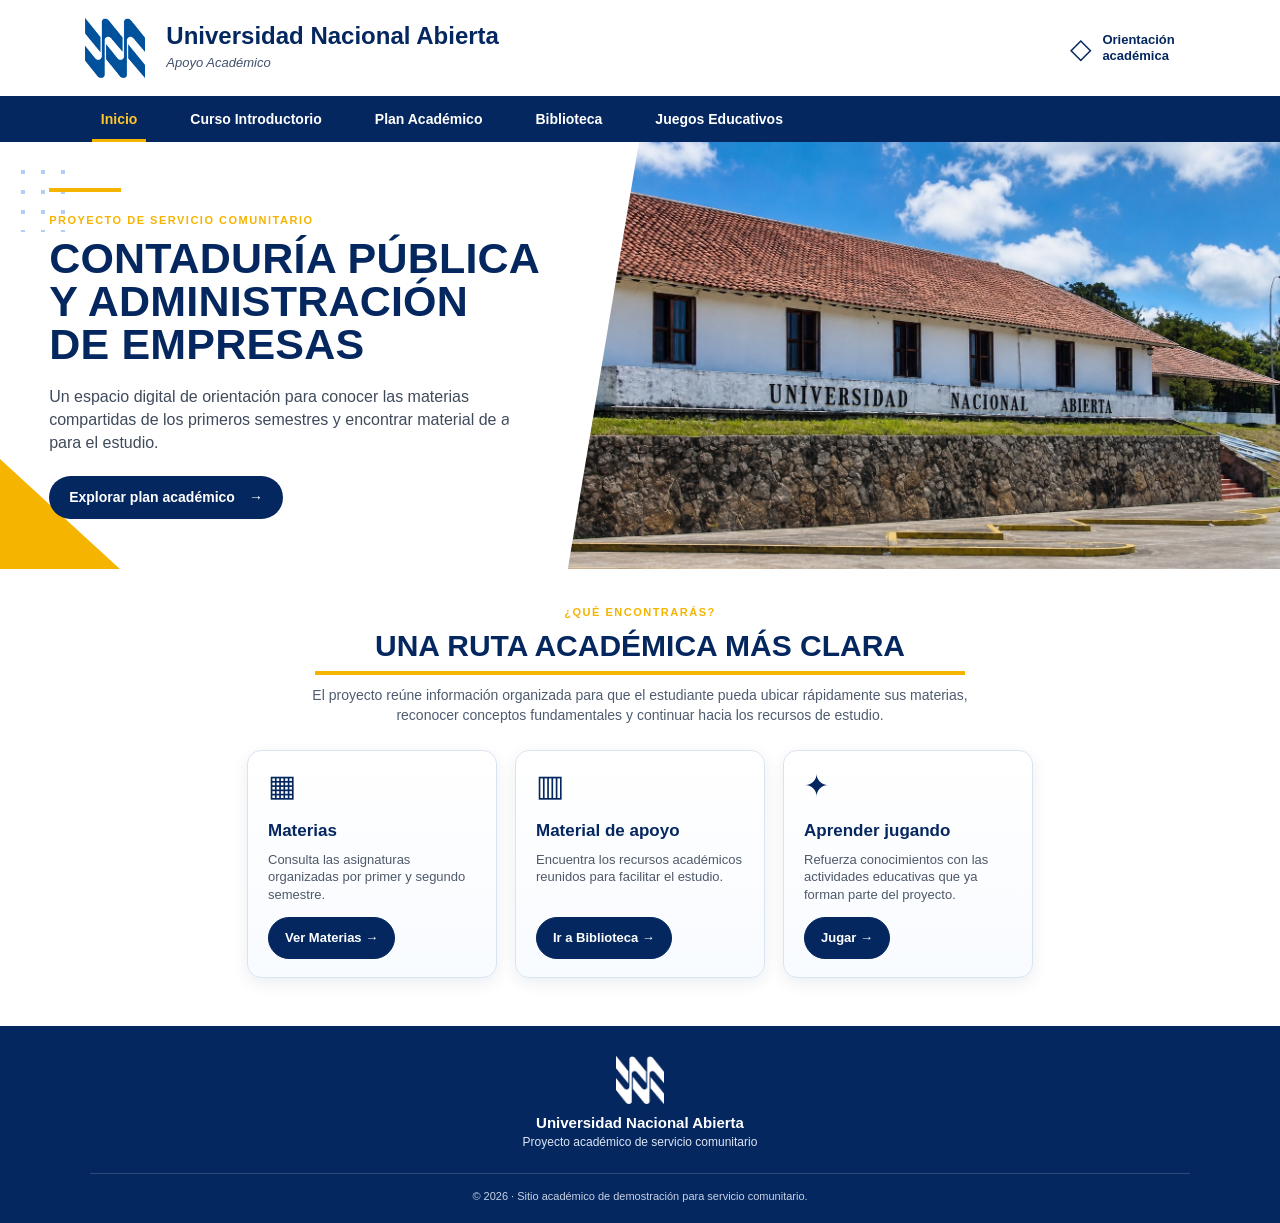
==== commit 66504a0a: "initial commit" ====
--- a/index.html
+++ b/index.html
@@ -60,7 +60,7 @@
       <div class="linea-dorada" aria-hidden="true"></div>
       <span class="kicker">Proyecto de servicio comunitario</span>
       <h2>CONTADURÍA PÚBLICA<br>Y ADMINISTRACIÓN<br>DE EMPRESAS</h2>
-      <p>Un espacio digital de orientación para conocer las materias compartidas de los primeros lapsos y encontrar material de apoyo para el estudio.</p>
+      <p>Un espacio digital de orientación para conocer las materias compartidas de los primeros semestres y encontrar material de apoyo para el estudio.</p>
       <a class="boton" href="Plan Academico.html">Explorar plan académico <span aria-hidden="true">→</span></a>
     </div>
 
@@ -82,7 +82,7 @@
         <article class="tarjeta">
           <div class="icono" aria-hidden="true">▦</div>
           <h3>Materias</h3>
-          <p>Consulta las asignaturas organizadas por primer y segundo lapso.</p>
+          <p>Consulta las asignaturas organizadas por primer y segundo semestre.</p>
           <a class="enlace" href="Plan Academico.html">Ver Materias →</a>
         </article>
 
--- a/Estilos.css
+++ b/Estilos.css
@@ -129,7 +129,7 @@
 
 
 /* BIBLIOTECA DIGITAL: categorías, búsqueda, tarjetas y paginación. */
-.biblioteca-shell{max-width:1280px;margin:0 auto;padding:48px 6% 64px}
+.biblioteca-shell{max-width:1370px;margin:0 auto;padding:48px 6.5% 64px}
 .biblioteca-head{grid-column:1/-1;grid-row:1;margin:0 0 24px}
 .biblioteca-layout{display:grid;grid-template-columns:200px minmax(0,1fr);column-gap:30px;row-gap:0;align-items:start}
 .biblioteca-categorias{grid-column:1;grid-row:3;position:relative;left:-1cm;align-self:start;padding:20px 14px;background:#f8fbff;border:1px solid #e0e7f1;border-radius:12px;box-shadow:0 5px 18px rgba(5,39,95,.04)}
@@ -174,7 +174,7 @@
 @media(max-width:720px){.biblioteca-shell{padding:38px 5% 48px}.biblioteca-grid{grid-template-columns:repeat(2,minmax(0,1fr));gap:16px}.biblioteca-head h2{font-size:30px}}
 @media(max-width:480px){.biblioteca-grid{grid-template-columns:1fr}.libro-card{min-height:0}.libro-portada{max-width:230px}.biblioteca-head p{max-width:34ch}}
 
-/* PORTAL ACADÉMICO: portada, columnas de lapsos y tarjetas expandibles. */
+/* PORTAL ACADÉMICO: portada, columnas de semestres y tarjetas expandibles. */
 .kicker,.mini-kicker{display:inline-block;
   text-transform:uppercase;
   letter-spacing:1.5px;
@@ -229,7 +229,7 @@
   text-transform:uppercase;
   letter-spacing:1px}
 
-.lapso-tab{border:1px solid #d6dfec;
+.semestre-tab{border:1px solid #d6dfec;
 background:#fff;
 color:var(--navy);
 font-weight:800;
@@ -239,30 +239,30 @@
 font-size:18px;
 transition:.2s}
 
-.lapso-tab:hover{border-color:#9fb9dd}
-
-.lapso-tab.activo{background:var(--navy);
+.semestre-tab:hover{border-color:#9fb9dd}
+
+.semestre-tab.activo{background:var(--navy);
   border-color:var(--navy);
   color:#fff}
 
 .plan-intro{margin:32px 0 22px}
 
-.lapso-panel{border:1px solid #e0e7f1;
+.semestre-panel{border:1px solid #e0e7f1;
   border-radius:12px;
   padding:22px;
   background:#fbfdff}
 
-.lapsos-grid{display:grid;grid-template-columns:repeat(2,minmax(0,1fr));gap:22px;align-items:start}
-
-.lapso-col{min-width:0}
-
-.lapso-col+ .lapso-col{border-left:1px solid #d6dfec;padding-left:22px}
-
-.lapso-heading{display:flex;
+.semestres-grid{display:grid;grid-template-columns:repeat(2,minmax(0,1fr));gap:22px;align-items:start}
+
+.semestre-col{min-width:0}
+
+.semestre-col+ .semestre-col{border-left:1px solid #d6dfec;padding-left:22px}
+
+.semestre-heading{display:flex;
   justify-content:space-between;
   align-items:end;margin-bottom:17px;gap:10px}
   
-.lapso-heading h3{margin:0;color:var(--navy);
+.semestre-heading h3{margin:0;color:var(--navy);
   font-size:25px}
 
 .contador{font-size:12px;
@@ -380,11 +380,11 @@
   .conexiones{grid-template-columns:1fr}}
   
 @media(max-width:760px)
-  {.lapsos-grid{grid-template-columns:1fr}
-  .lapso-col+ .lapso-col{border-left:0;border-top:1px solid #d6dfec;padding:22px 0 0}
+  {.semestres-grid{grid-template-columns:1fr}
+  .semestre-col+ .semestre-col{border-left:0;border-top:1px solid #d6dfec;padding:22px 0 0}
   .academico-hero{padding:28px 23px}
   .academico-emblema{display:none}
-  .lapso-heading{align-items:center}
+  .semestre-heading{align-items:center}
   .conexiones{padding:23px}
   .academico-hero h2{font-size:30px}}
 
@@ -597,3 +597,13 @@
 
 .juegos-promo{margin-top:14px}
 .juegos-promo .boton{margin-top:0;background:var(--navy)}
+
+/* Unifica el ancho, el contenedor y la tipografía de los encabezados de páginas internas. */
+.pagina-con-encabezado{max-width:1370px;padding-top:48px;padding-left:6.5%;padding-right:6.5%}
+.encabezado-pagina{position:relative;display:flex;align-items:center;justify-content:space-between;gap:35px;min-height:222px;overflow:hidden;padding:36px 42px;border-radius:14px;background:linear-gradient(115deg,var(--navy),#0b4a9a);color:#fff;box-shadow:0 12px 28px rgba(5,39,95,.12)}
+.encabezado-pagina:after{content:"";position:absolute;width:270px;height:270px;right:60px;top:-150px;border:32px solid rgba(255,199,44,.12);border-radius:50%;pointer-events:none}
+.encabezado-pagina>div:first-child{position:relative;z-index:1}
+.encabezado-pagina .kicker,.encabezado-pagina .game-kicker{display:inline-block;margin-bottom:8px;color:var(--gold-2);font-size:12px;font-weight:800;letter-spacing:1.5px;text-transform:uppercase}
+.encabezado-pagina h2{position:relative;z-index:1;margin:0 0 10px;color:#fff;font-size:40px;font-weight:800;line-height:1.05}
+.encabezado-pagina p{position:relative;z-index:1;max-width:780px;margin:0;color:#e7eef9;font-size:15px;line-height:1.5}
+@media(max-width:760px){.encabezado-pagina{min-height:0;padding:28px 23px}.encabezado-pagina h2{font-size:30px}.encabezado-pagina .academico-emblema{display:none}}
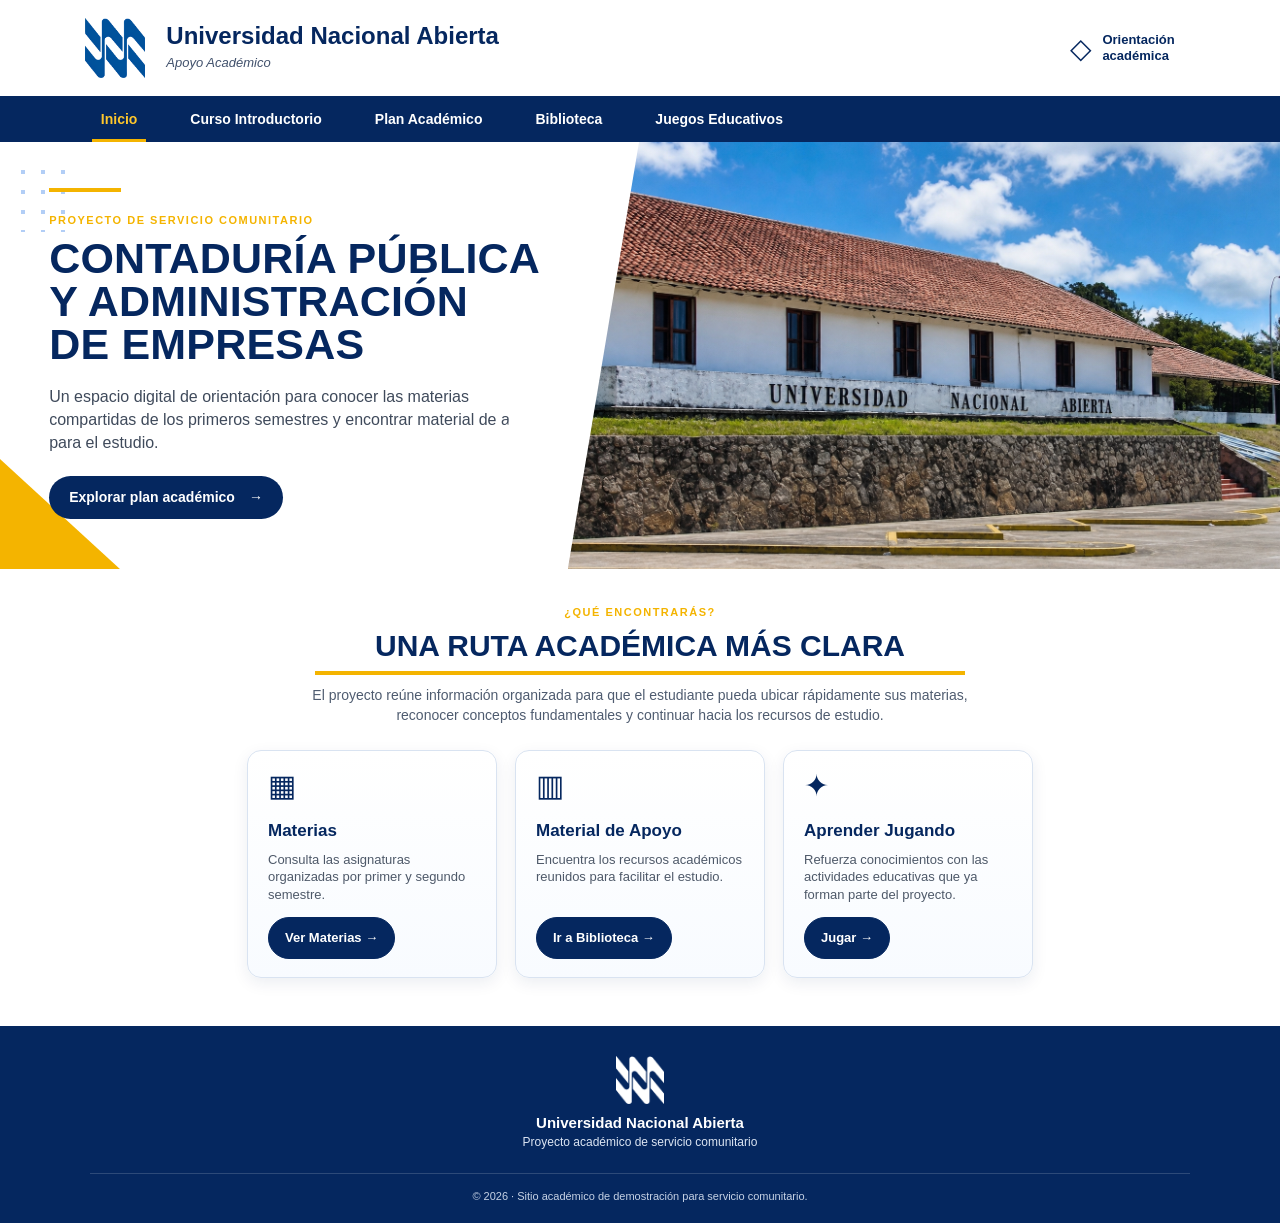
==== commit 461df426: "Capitalize headings in index.html Updated the headings to capitalize 'Apoyo' and 'Jugando'." ====
--- a/index.html
+++ b/index.html
@@ -19,38 +19,8 @@
 <!---------------------------------------------------------------------------------------------------------------->
 
 <body>
-  <!-- Encabezado institucional: logotipo, nombre de la universidad y valores del proyecto. -->
-  <header class="encabezado-superior">
-    <div class="marca">
-      <div class="logo-una">
-        <img src="Logo-UNA.png" alt="Logo de la Universidad Nacional Abierta">
-      </div>
-
-      <div>
-      <h1>Universidad Nacional Abierta</h1>
-        <small>Apoyo Académico</small>
-      </div>
-    </div>
-
-    <!-- Mensajes institucionales que aparecen a la derecha en pantallas amplias. -->
-    <div class="valores">
-      <div class="valor">
-        <span>◇</span>
-        <div>Orientación<br>académica</div>
-      </div>
-    </div>
-  </header>
-
-<!---------------------------------------------------------------------------------------------------------------->
-
-  <!-- Menú de navegación principal. Cada enlace dirige a una sección o página del sitio. -->
-  <nav class="barra-menu" aria-label="Navegación principal">
-    <a class="activo" href="index.html">Inicio</a>
-    <a href="Curso Introductorio.html">Curso Introductorio</a>
-    <a href="Plan Academico.html">Plan Académico</a>
-    <a href="Biblioteca.html">Biblioteca</a>
-    <a href="Juegos Educativos.html">Juegos Educativos</a>
-  </nav>
+  <div id="header"></div>
+  <div id="site-nav"></div>
 
     <!-- Presentación principal: descripción del proyecto y acceso al plan académico. -->
   <section class="hero">
@@ -88,14 +58,14 @@
 
         <article class="tarjeta">
           <div class="icono" aria-hidden="true">▥</div>
-          <h3>Material de apoyo</h3>
+          <h3>Material de Apoyo</h3>
           <p>Encuentra los recursos académicos reunidos para facilitar el estudio.</p>
           <a class="enlace" href="Biblioteca.html">Ir a Biblioteca →</a>
         </article>
 
         <article class="tarjeta">
           <div class="icono" aria-hidden="true">✦</div>
-          <h3>Aprender jugando</h3>
+          <h3>Aprender Jugando</h3>
           <p>Refuerza conocimientos con las actividades educativas que ya forman parte del proyecto.</p>
           <a class="enlace" href="Juegos Educativos.html">Jugar →</a>
         </article>
@@ -105,23 +75,7 @@
 
 <!---------------------------------------------------------------------------------------------------------------->
 
-  <!-- Pie de página simplificado: solo conserva el logo, el nombre y la identificación del proyecto. -->
-  <footer class="pie">
-    <!-- Este contenedor usa flexbox en columna para centrar todos sus elementos. -->
-    <div class="pie-grid">
-      <div class="marca-footer">
-        <div class="logo-una">
-          <img src="Logo-UNA.png" alt="Logo de la Universidad Nacional Abierta">
-        </div>
-        <div>
-          <h3>Universidad Nacional Abierta</h3>
-          <small>Proyecto académico de servicio comunitario</small>
-        </div>
-      </div>
-    </div>
-  
-    <div class="copyright">© 2026 · Sitio académico de demostración para servicio comunitario.</div>
-  </footer>
-
+  <div id="footer"></div>
+  <script src="SiteLayout.js"></script>
 </body>
 </html>
--- a/Estilos.css
+++ b/Estilos.css
@@ -145,19 +145,23 @@
 .biblioteca-search input:focus{border-color:#9ebbe1;box-shadow:0 0 0 3px rgba(12,67,142,.08)}
 .biblioteca-search button{position:absolute;right:6px;top:6px;width:38px;height:38px;border:0;border-radius:50%;background:var(--navy);color:#fff;font-size:18px;cursor:pointer}
 .biblioteca-grid{grid-column:2;grid-row:3;display:grid;grid-template-columns:repeat(4,minmax(0,1fr));grid-auto-rows:1fr;gap:22px}
-.libro-card{background:#fff;border:1px solid #e3e8f0;border-radius:12px;overflow:hidden;box-shadow:0 5px 18px rgba(5,39,95,.055);display:flex;flex-direction:column;align-items:stretch;min-width:0;min-height:350px;transition:transform .2s,box-shadow .2s,border-color .2s}
-.libro-card:hover{transform:translateY(-4px);box-shadow:var(--shadow);border-color:#d4dfed}
+.libro-card{background:#fff;border:1px solid #e3e8f0;border-radius:12px;overflow:hidden;box-shadow:0 5px 18px rgba(5,39,95,.055);display:flex;flex-direction:column;align-items:stretch;min-width:0;min-height:350px}
+.libro-card:hover{box-shadow:var(--shadow);border-color:#d4dfed}
 .libro-nombre{display:flex;align-items:center;justify-content:center;padding:14px 14px 10px;min-height:76px;color:var(--navy);font-size:16px;line-height:1.3;font-weight:800;text-align:center}
 .libro-portada{width:calc(100% - 32px);max-width:210px;margin:0 auto;background:var(--soft);border-radius:8px;aspect-ratio:3/4;overflow:hidden;display:flex;align-items:center;justify-content:center}
 .libro-portada img{width:100%;height:100%;object-fit:cover;display:block}
-.libro-cover-fallback{width:100%;height:100%;display:flex;flex-direction:column;align-items:center;justify-content:center;text-align:center;padding:25px;background:linear-gradient(145deg,#eef4fc,#dce8f8);color:var(--navy)}
-.libro-cover-fallback .book-mark{font-size:42px;margin-bottom:12px}
-.libro-cover-fallback strong{font-size:20px;line-height:1.1}
-.libro-cover-fallback span{font-size:11px;margin-top:8px;color:#536075}
-.libro-actions{width:100%;padding:16px;margin-top:auto}
+.libro-cover-fallback{position:relative;width:100%;height:100%;display:flex;flex-direction:column;align-items:center;justify-content:space-evenly;gap:8px;overflow:hidden;padding:18px 12px;text-align:center;background:radial-gradient(circle at 85% 15%,rgba(255,255,255,.07) 0 22%,transparent 22.5%),radial-gradient(circle at 10% 92%,rgba(255,255,255,.06) 0 24%,transparent 24.5%),linear-gradient(145deg,#05275f,#0a438e);color:#fff}
+.libro-cover-fallback .cover-kicker{color:var(--gold-2);font-size:clamp(9px,1.1vw,14px);font-weight:800;letter-spacing:.18em;text-transform:uppercase}
+.libro-cover-fallback .cover-divider{display:block;width:82%;height:3px;flex:0 0 3px;background:var(--gold)}
+.libro-cover-fallback .cover-book{display:block;width:76%;max-height:28%;flex:0 1 auto}
+.libro-cover-fallback strong{font-size:clamp(16px,2vw,24px);line-height:1.1;text-transform:uppercase}
+.libro-cover-fallback .cover-footer{color:#dce8f8;font-size:clamp(9px,1vw,13px);letter-spacing:.08em;text-transform:uppercase}
+.libro-actions{display:grid;grid-template-columns:1fr 1fr;gap:8px;width:100%;padding:16px;margin-top:auto}
+.libro-read,.libro-download{display:flex;align-items:center;justify-content:center;gap:8px;width:100%;min-height:42px;border:1px solid var(--navy);border-radius:22px;background:#fff;color:var(--navy);font-size:13px;font-weight:800;transition:.2s}
+.libro-read:hover{background:#eef4fc;transform:translateY(-1px)}
 .libro-download{display:flex;align-items:center;justify-content:center;gap:8px;width:100%;min-height:42px;border-radius:22px;background:var(--navy);color:#fff;font-size:13px;font-weight:800;transition:.2s}
 .libro-download:hover{background:var(--navy-2);transform:translateY(-1px)}
-.libro-download.disabled{background:#a8b3c3;cursor:not-allowed;pointer-events:none}
+.libro-read.disabled,.libro-download.disabled{border-color:#a8b3c3;background:#a8b3c3;color:#fff;cursor:not-allowed;pointer-events:none}
 .biblioteca-empty{grid-column:1/-1;text-align:center;padding:42px 20px;background:#f8fbff;border:1px dashed #cfd9e8;border-radius:10px;color:#536075}
 .biblioteca-pagination{grid-column:2;grid-row:4;display:flex;align-items:center;justify-content:center;gap:14px;margin-top:28px}
 .biblioteca-pagination[hidden]{display:none}
@@ -509,7 +513,7 @@
 .game-topbar{display:flex;align-items:center;justify-content:space-between;gap:15px;flex-wrap:wrap;margin-bottom:18px}
 .badge{display:inline-flex;align-items:center;gap:7px;padding:8px 12px;border-radius:999px;background:var(--soft);color:var(--navy);font-weight:800;font-size:13px}
 .progress-wrap{height:9px;background:#e8eef7;border-radius:99px;overflow:hidden;flex:1;min-width:180px}
-.progress-bar{height:100%;background:linear-gradient(90deg,var(--navy),var(--gold));width:0;transition:.3s}
+.progress-bar{height:100%;background:linear-gradient(90deg,#4b8fd8,#80b5ed);width:0;transition:.3s}
 .btn-game{border:0;border-radius:10px;padding:11px 16px;font-weight:800;cursor:pointer;background:var(--navy);color:#fff;transition:.2s}
 .btn-game:hover{background:var(--navy-2);transform:translateY(-1px)}
 .btn-game.gold{background:var(--gold);color:var(--navy)}
@@ -517,22 +521,40 @@
 .btn-game.danger{background:#f4e7e7;color:#8c2020}
 .btn-row{display:flex;gap:10px;flex-wrap:wrap}
 .status-box{margin:15px 0;padding:13px 16px;background:var(--soft);border-left:4px solid var(--gold);border-radius:9px;color:var(--ink);font-size:14px}
+.wordsearch-help{display:flex;align-items:center;justify-content:space-between;gap:12px;flex-wrap:wrap}
+.hint-controls{display:flex;align-items:center;gap:8px}
+.hint-message{flex-basis:100%;color:var(--navy);font-weight:800}
+.hint-message:empty{display:none}
 .overlay{position:fixed;inset:0;background:rgba(4,25,57,.68);display:none;align-items:center;justify-content:center;padding:20px;z-index:50}
 .overlay.show{display:flex}
+.celebration-layer{position:absolute;inset:0;overflow:hidden;pointer-events:none}
+.celebration-piece{position:absolute;top:-18px;width:9px;height:14px;border-radius:2px;opacity:0;animation:celebrationFall var(--fall-duration) var(--fall-delay) ease-in forwards}
 .modal{width:min(560px,100%);background:#fff;border-radius:18px;padding:28px;box-shadow:0 20px 60px rgba(0,0,0,.25);text-align:center}
 .modal h3{font-size:27px;color:var(--navy);margin:0 0 10px}
 .modal p{color:var(--muted);line-height:1.55}
 .modal .btn-row{justify-content:center;margin-top:20px}
+.modal .btn-row .btn-game,.word-reveal-card .btn-game{font:800 14px Arial,Helvetica,sans-serif;line-height:normal}
+.modal .btn-row .btn-game{display:inline-flex;align-items:center;justify-content:center;text-decoration:none;background:var(--navy);color:#fff}
 .toast{position:fixed;right:22px;bottom:22px;max-width:360px;background:var(--navy);color:#fff;border-radius:12px;padding:14px 17px;box-shadow:0 12px 30px rgba(0,0,0,.2);opacity:0;transform:translateY(15px);pointer-events:none;transition:.25s;z-index:60}
 .toast.show{opacity:1;transform:translateY(0)}
 .toast strong{color:var(--gold-2)}
 /* Distribución, tablero, lista de palabras y definiciones de la sopa de letras. */
 .wordsearch-layout{display:grid;grid-template-columns:minmax(500px,1fr) 320px;gap:22px;align-items:start}
-.ws-board{display:grid;grid-template-columns:repeat(15,1fr);width:min(690px,100%);aspect-ratio:1/1;margin:auto;user-select:none;touch-action:none;border:5px solid var(--navy);border-radius:14px;overflow:hidden;background:#f7faff;box-shadow:inset 0 0 0 1px #b9c9df}
+.ws-board-wrap{position:relative;width:min(690px,100%);margin:auto}
+.ws-board{position:relative;display:grid;grid-template-columns:repeat(15,1fr);width:100%;aspect-ratio:1/1;margin:0;user-select:none;touch-action:none;border:5px solid var(--navy);border-radius:14px;overflow:hidden;background:#f7faff;box-shadow:inset 0 0 0 1px #b9c9df}
 .ws-cell{display:grid;place-items:center;font-weight:900;color:var(--navy);font-size:clamp(12px,2vw,21px);border:1px solid #d8e2ef;cursor:pointer;transition:.1s}
 .ws-cell:hover{background:#e8f0fb}
-.ws-cell.selecting{background:#cfe0f8}
-.ws-cell.found{background:var(--gold);color:var(--navy);border-color:#e5ad00;animation:pop .25s}
+.ws-cell.selecting{background:#4b8fd8;color:#fff}
+.ws-cell.found{background:#4b8fd8;color:#fff;border-color:#3477be;animation:pop .25s}
+.ws-cell.hinting{animation:hintWord 1s ease-in-out 1}
+.hint-particle{position:absolute;z-index:3;width:7px;height:7px;border-radius:50%;background:#4b8fd8;box-shadow:0 0 8px rgba(75,143,216,.9);pointer-events:none;transform:translate(-50%,-50%);animation:hintParticle .8s ease-out forwards}
+.word-reveal{position:absolute;inset:3%;z-index:2;display:flex;align-items:center;justify-content:center;padding:clamp(10px,3%,24px);border-radius:10px;background:rgba(5,39,95,.68);backdrop-filter:blur(3px)}
+.word-reveal[hidden]{display:none}
+.word-reveal-card{width:min(500px,100%);max-height:100%;overflow:auto;padding:clamp(17px,4%,30px);border:2px solid var(--gold);border-radius:16px;background:#fff;box-shadow:0 16px 42px rgba(0,0,0,.3);text-align:center}
+.word-reveal-kicker{display:block;color:#52637b;font-size:clamp(10px,1.3vw,13px);font-weight:800;letter-spacing:.7px;text-transform:uppercase}
+.word-reveal-card h3{margin:8px 0 12px;color:var(--navy);font-size:clamp(22px,3.3vw,34px);line-height:1.1}
+.word-reveal-card p{margin:0 0 20px;color:var(--ink);font-size:clamp(14px,1.7vw,17px);line-height:1.6}
+.word-reveal-card .btn-game:focus-visible{outline:2px solid var(--navy);outline-offset:3px}
 .word-list{display:flex;flex-direction:column;gap:9px;margin-top:14px}
 .word-item{display:flex;align-items:center;gap:9px;padding:10px 12px;border-radius:9px;background:#f6f9fd;border:1px solid #e3eaf4;font-weight:800;color:var(--navy);font-size:13px}
 .word-item.found{display:none}
@@ -580,17 +602,25 @@
 .result-score span{font-size:25px;color:var(--muted)}
 /* Entrada breve aplicada a las palabras encontradas en la sopa. */
 @keyframes pop{0%{transform:scale(.8)}100%{transform:scale(1)}}
+@keyframes hintWord{0%,100%{background:#f7faff;color:var(--navy);box-shadow:none}50%{background:#4b8fd8;color:#fff;box-shadow:0 0 12px rgba(75,143,216,.75)}}
+@keyframes hintParticle{0%{opacity:1;transform:translate(-50%,-50%) scale(1)}100%{opacity:0;transform:translate(calc(-50% + var(--particle-x)),calc(-50% + var(--particle-y))) scale(.2)}}
+@keyframes celebrationFall{0%{opacity:0;transform:translate3d(0,0,0) rotate(0)}10%{opacity:1}100%{opacity:0;transform:translate3d(var(--fall-drift),105vh,0) rotate(var(--fall-spin))}}
+
+@media(prefers-reduced-motion:reduce){
+ .celebration-piece{animation-duration:.01ms;animation-delay:0ms}
+}
 
 /* Convierte los tableros y paneles laterales en una sola columna en tabletas. */
 @media(max-width:900px){
  .wordsearch-layout,.cross-layout,.guess-layout{grid-template-columns:1fr}
- .ws-board{max-width:650px}
+ .ws-board-wrap{max-width:650px}
 }
 
 /* Ajusta tarjetas, celdas y controles para teléfonos. */
 @media(max-width:620px){
  .game-shell{padding:22px 4% 40px}.game-hero{padding:24px 20px}.game-hero h2{font-size:30px}
  .category-grid,.options{grid-template-columns:1fr}.game-panel{padding:17px}
+ .word-reveal{inset:2%;padding:8px}.word-reveal-card{padding:14px}.word-reveal-card p{margin-bottom:12px}
  .cross-cell{width:29px;height:29px}.clue-card{height:135px}.clue-art{font-size:50px}
  .answer-slot{width:34px;height:43px}
 }
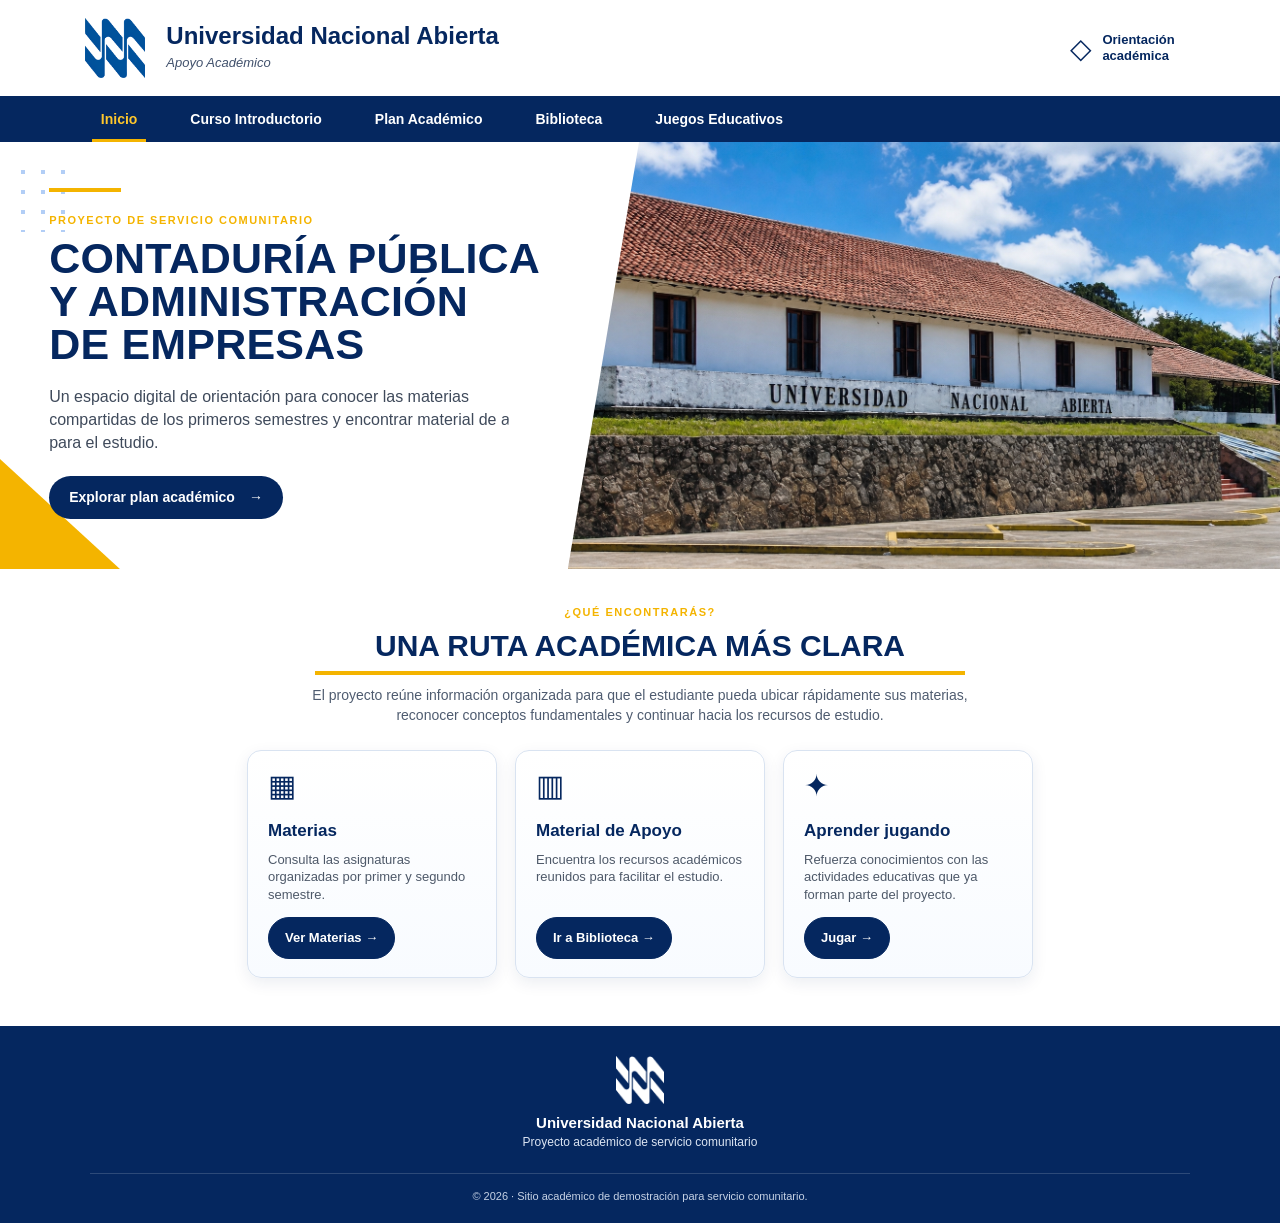
==== commit 164e9c8f: "initial commit" ====
--- a/index.html
+++ b/index.html
@@ -65,7 +65,7 @@
 
         <article class="tarjeta">
           <div class="icono" aria-hidden="true">✦</div>
-          <h3>Aprender Jugando</h3>
+          <h3>Aprender jugando</h3>
           <p>Refuerza conocimientos con las actividades educativas que ya forman parte del proyecto.</p>
           <a class="enlace" href="Juegos Educativos.html">Jugar →</a>
         </article>
--- a/Estilos.css
+++ b/Estilos.css
@@ -13,13 +13,32 @@
   --muted:#5e6b7f;
   --line:#e7ebf2;
   --soft:#eef4fc;
-  --white:#fff;
   --shadow:0 8px 24px rgba(5,39,95,.08);
 }
 *{box-sizing:border-box}
 html{scroll-behavior:smooth}
 body{margin:0;font-family:Arial,Helvetica,sans-serif;color:var(--ink);background:#fff;line-height:1.5}
 a{text-decoration:none;color:inherit}
+
+/* Página temporal de secciones en desarrollo. */
+.pagina-desarrollo{min-height:100vh;display:flex;flex-direction:column;background:#f4f7fb}
+.pagina-desarrollo #header,.pagina-desarrollo #site-nav,.pagina-desarrollo #footer{flex:0 0 auto}
+.development-main{flex:1;display:grid;place-items:center;padding:48px 20px}
+.development-card{width:min(100%,560px);padding:clamp(24px,5vw,42px);border:1px solid #e6eaf1;border-radius:20px;background:#fff;box-shadow:var(--shadow);text-align:center}
+.development-illustration{position:relative;display:grid;place-items:center;width:112px;height:112px;margin:0 auto 24px;border-radius:50%;background:#eef4fc;color:var(--blue)}
+.development-illustration svg{width:56px;height:56px}
+.development-illustration .gear-main{animation:development-spin 8s linear infinite}
+.development-illustration .gear-small{position:absolute;right:9px;bottom:9px;width:32px;height:32px;color:var(--gold);animation:development-spin-reverse 6s linear infinite}
+.development-card h2{margin:0 0 12px;color:var(--navy);font-size:clamp(24px,5vw,32px);line-height:1.2}
+.development-card>p:not(.development-note){margin:0 0 26px;color:var(--muted);font-size:16px;line-height:1.7}
+.development-back{display:inline-flex;align-items:center;justify-content:center;gap:9px;min-height:48px;padding:12px 24px;border-radius:12px;background:var(--navy);box-shadow:0 6px 16px rgba(5,39,95,.18);color:#fff;font-weight:700;transition:background .2s ease,transform .2s ease}
+.development-back:hover{transform:translateY(-2px);background:var(--navy-2)}
+.development-back:focus-visible{outline:3px solid var(--gold);outline-offset:3px}
+.development-back svg{width:20px;height:20px}
+.development-note{margin:20px 0 0;color:var(--muted);font-size:13px}
+@keyframes development-spin{to{transform:rotate(360deg)}}
+@keyframes development-spin-reverse{from{transform:rotate(360deg)}to{transform:rotate(0)}}
+@media(prefers-reduced-motion:reduce){.development-illustration svg{animation:none}.development-back{transition:none}}
 
 /* HEADER */
 .encabezado-superior{height:96px;background:#fff;display:flex;align-items:center;justify-content:space-between;padding:0 6.2%;gap:30px}
@@ -53,13 +72,6 @@
 .boton:hover{background:var(--navy-2);transform:translateY(-1px)}
 .hero-media{position:relative;min-height:350px;background-image:url('Sede-Una.png');background-size:cover;background-position:center 42%;margin-left:-7%;clip-path:polygon(10% 0,100% 0,100% 100%,0 100%);z-index:1}
 .hero-media:after{content:"";position:absolute;inset:0;background:linear-gradient(90deg,rgba(5,39,95,.02),rgba(5,39,95,.03))}
-.estadisticas{position:absolute;left:18%;right:0;bottom:0;height:91px;background:rgba(5,39,95,.97);display:grid;grid-template-columns:repeat(4,1fr);color:#fff;z-index:2;border-radius:16px 0 0 0;overflow:hidden}
-.estadistica{display:flex;flex-direction:column;align-items:center;justify-content:center;text-align:center;border-left:1px solid rgba(255,255,255,.34);padding:7px 9px}
-.estadistica:first-child{border-left:0}
-.estadistica .simbolo{font-size:25px;line-height:1;color:var(--gold);margin-bottom:3px}
-.estadistica strong{font-size:18px;color:#fff;line-height:1.1}
-.estadistica span{font-size:11px;color:#e2eaf7;margin-top:4px;line-height:1.2}
-
 /* CONTENT */
 .contenido-principal{max-width:1370px;margin:0 auto;padding:30px 6.5% 48px}
 .titulo-seccion{text-align:center;margin-bottom:25px}
@@ -77,28 +89,16 @@
 .enlace{font-size:13px;color:var(--navy);font-weight:800}
 .enlace:hover{color:var(--gold)}
 
-.bloque-azul{margin-top:14px;background:var(--soft);border-radius:9px;min-height:78px;padding:15px 28px;display:flex;align-items:center;justify-content:space-between;gap:20px;position:relative;overflow:hidden}
-.bloque-azul:after{content:"";position:absolute;right:15px;top:13px;width:70px;height:50px;background-image:radial-gradient(#a9c9f5 2px,transparent 2px);background-size:15px 15px;opacity:.8}
-.bloque-azul h3{margin:0 0 2px;font-size:21px;color:var(--navy)}
-.bloque-azul p{margin:0;color:#536075;font-size:13px}
-
 /* INNER PAGES */
 .pagina-interna{padding-top:48px;min-height:500px}
 .pagina-interna .titulo-seccion{margin-bottom:32px}
-.lista-info{display:grid;grid-template-columns:repeat(2,1fr);gap:20px}
-.info-card{background:#fff;border:1px solid #e4e8ef;border-radius:9px;padding:26px;box-shadow:0 4px 16px rgba(5,39,95,.05);position:relative;overflow:hidden}
-.info-card:before{content:"";position:absolute;left:0;top:0;width:5px;height:100%;background:var(--gold)}
-.info-card h3{margin:0 0 12px;color:var(--navy);font-size:20px}
-.info-card p,.info-card li{font-size:14px;color:#536075;line-height:1.55}
-.info-card ul{padding-left:19px;margin-bottom:0}
 
 /* FOOTER */
 .pie{background:var(--navy);color:#fff;padding:30px 7% 18px}
-.pie-grid{max-width:1370px;margin:auto;display:grid;grid-template-columns:1.5fr 1fr 1fr 1fr;gap:45px}
+.pie-grid{max-width:1370px;margin:auto;display:flex;justify-content:center}
 .pie h3{font-size:15px;margin:0 0 10px;color:#fff}
 .pie .marca-footer{display:flex;align-items:center;gap:12px}
 .pie .logo-una{filter:brightness(0) invert(1);width:55px;height:48px}.pie .logo-una img{width:100%;height:100%;object-fit:contain}
-.pie-grid{display:flex;justify-content:center}
 .pie .marca-footer{flex-direction:column;gap:8px;text-align:center}
 .pie .marca-footer .logo-una{margin:0 auto}
 .pie .marca-footer h3{margin:0;text-align:center}
@@ -112,19 +112,19 @@
 @media(max-width:1050px){
   .encabezado-superior{padding:0 4%}.valores{display:none}.marca{min-width:0}
   .barra-menu{padding:0 3%;overflow-x:auto}.barra-menu a{padding:0 17px}
-  .hero{grid-template-columns:1fr}.hero-text{min-height:310px;padding:55px 9%}.hero-text:after{display:none}.hero-media{min-height:310px}.estadisticas{left:0;border-radius:0}
+  .hero{grid-template-columns:1fr}.hero-text{min-height:310px;padding:55px 9%}.hero-text:after{display:none}.hero-media{min-height:310px}
   .tarjetas{justify-content:center}
 }
 /* Reduce tamaños y espacios para teléfonos y pantallas pequeñas. */
 @media(max-width:720px){
   .encabezado-superior{height:82px}.marca h1{font-size:19px}.marca small{font-size:11px}.logo-una{transform:scale(.8);transform-origin:left center;width:60px}
   .barra-menu{height:43px}.barra-menu a{font-size:12px;padding:0 14px}
-  .hero h2{font-size:36px}.hero-text{min-height:285px}.hero-media{min-height:300px}.estadisticas{height:96px}.estadistica .simbolo{font-size:21px}.estadistica strong{font-size:15px}.estadistica span{font-size:10px}
-  .contenido-principal{padding-left:5%;padding-right:5%}.tarjetas{justify-content:center}.lista-info{grid-template-columns:1fr}.pie-grid{grid-template-columns:1fr 1fr;gap:28px}
+  .hero h2{font-size:36px}.hero-text{min-height:285px}.hero-media{min-height:300px}
+  .contenido-principal{padding-left:5%;padding-right:5%}.tarjetas{justify-content:center}
 }
 /* Distribución compacta para los teléfonos más estrechos. */
 @media(max-width:480px){
-  .marca h1{font-size:17px}.hero-text{padding:42px 7%}.hero h2{font-size:29px}.hero p{font-size:14px}.estadisticas{grid-template-columns:repeat(2,1fr);height:142px}.estadistica:nth-child(3){border-left:0;border-top:1px solid rgba(255,255,255,.34)}.estadistica:nth-child(4){border-top:1px solid rgba(255,255,255,.34)}.tarjetas>.tarjeta{flex-basis:100%;max-width:100%}.bloque-azul{align-items:flex-start;flex-direction:column}.pie-grid{grid-template-columns:1fr}
+  .marca h1{font-size:17px}.hero-text{padding:42px 7%}.hero h2{font-size:29px}.hero p{font-size:14px}.tarjetas>.tarjeta{flex-basis:100%;max-width:100%}
 }
 
 
@@ -155,11 +155,10 @@
 .libro-cover-fallback .cover-divider{display:block;width:82%;height:3px;flex:0 0 3px;background:var(--gold)}
 .libro-cover-fallback .cover-book{display:block;width:76%;max-height:28%;flex:0 1 auto}
 .libro-cover-fallback strong{font-size:clamp(16px,2vw,24px);line-height:1.1;text-transform:uppercase}
-.libro-cover-fallback .cover-footer{color:#dce8f8;font-size:clamp(9px,1vw,13px);letter-spacing:.08em;text-transform:uppercase}
 .libro-actions{display:grid;grid-template-columns:1fr 1fr;gap:8px;width:100%;padding:16px;margin-top:auto}
 .libro-read,.libro-download{display:flex;align-items:center;justify-content:center;gap:8px;width:100%;min-height:42px;border:1px solid var(--navy);border-radius:22px;background:#fff;color:var(--navy);font-size:13px;font-weight:800;transition:.2s}
 .libro-read:hover{background:#eef4fc;transform:translateY(-1px)}
-.libro-download{display:flex;align-items:center;justify-content:center;gap:8px;width:100%;min-height:42px;border-radius:22px;background:var(--navy);color:#fff;font-size:13px;font-weight:800;transition:.2s}
+.libro-download{background:var(--navy);color:#fff}
 .libro-download:hover{background:var(--navy-2);transform:translateY(-1px)}
 .libro-read.disabled,.libro-download.disabled{border-color:#a8b3c3;background:#a8b3c3;color:#fff;cursor:not-allowed;pointer-events:none}
 .biblioteca-empty{grid-column:1/-1;text-align:center;padding:42px 20px;background:#f8fbff;border:1px dashed #cfd9e8;border-radius:10px;color:#536075}
@@ -171,7 +170,6 @@
 .biblioteca-pagination span{color:var(--ink);font-size:13px;font-weight:700}
 .biblioteca-info{margin:30px auto 0;background:var(--soft);border-left:5px solid var(--gold);border-radius:8px;padding:16px 20px;color:#536075;font-size:13px}
 .biblioteca-info strong{color:var(--navy)}
-.biblioteca-promo{margin-top:14px}
 /* Reduce el número de columnas según el espacio horizontal disponible. */
 @media(max-width:1050px){.biblioteca-grid{grid-template-columns:repeat(3,minmax(0,1fr))}}
 @media(max-width:820px){.biblioteca-layout{grid-template-columns:1fr;gap:20px}.biblioteca-results{display:block}.biblioteca-categorias{grid-column:auto;grid-row:auto;left:auto;align-self:start;padding:14px}.biblioteca-head,.biblioteca-search,.biblioteca-grid,.biblioteca-pagination{grid-column:auto;grid-row:auto}.biblioteca-categorias h3{text-align:left}.biblioteca-category-list{display:flex;justify-content:center;flex-wrap:wrap;gap:7px}.biblioteca-category{width:auto}}
@@ -204,17 +202,6 @@
 .academico-hero p{max-width:760px;margin:0;
   color:#e7eef9;font-size:15px}
   
-.hero-tags{display:flex;
-  gap:8px;
-  flex-wrap:wrap;
-  margin-top:20px}
-  
-.hero-tags span{border:1px solid rgba(255,255,255,.25);
-  background:rgba(255,255,255,.08);
-  border-radius:20px;
-  padding:7px 12px;
-  font-size:11px}
-
 .academico-emblema{width:150px;
   filter:brightness(0) invert(1);
   height:150px;
@@ -225,30 +212,6 @@
   flex:0 0 auto;
   position:relative;z-index:1}
 
-.academico-emblema strong{font-size:34px;
-  letter-spacing:3px}
-
-.academico-emblema span{font-size:10px;
-  color:#dce8f7;
-  text-transform:uppercase;
-  letter-spacing:1px}
-
-.semestre-tab{border:1px solid #d6dfec;
-background:#fff;
-color:var(--navy);
-font-weight:800;
-cursor:pointer;
-border-radius:22px;
-padding:10px 17px;
-font-size:18px;
-transition:.2s}
-
-.semestre-tab:hover{border-color:#9fb9dd}
-
-.semestre-tab.activo{background:var(--navy);
-  border-color:var(--navy);
-  color:#fff}
-
 .plan-intro{margin:32px 0 22px}
 
 .semestre-panel{border:1px solid #e0e7f1;
@@ -392,17 +355,8 @@
   .conexiones{padding:23px}
   .academico-hero h2{font-size:30px}}
 
-/* CURSO INTRODUCTORIO: presentación, objetivos, unidades y evaluación. */
+/* CURSO INTRODUCTORIO: objetivos, unidades y evaluación. */
 .curso-shell{max-width:1370px}
-.curso-hero{position:relative;display:flex;align-items:center;justify-content:space-between;gap:32px;overflow:hidden;padding:38px 44px;border-radius:14px;background:linear-gradient(115deg,var(--navy),#0b4a9a);color:#fff;box-shadow:0 12px 28px rgba(5,39,95,.12)}
-.curso-hero:after{position:absolute;width:270px;height:270px;right:60px;top:-150px;border:32px solid rgba(255,199,44,.12);border-radius:50%;pointer-events:none}
-.curso-hero>div:first-child{position:relative;z-index:1}
-.curso-hero .kicker{color:var(--gold-2)}
-.curso-hero h2{margin:0 0 12px;font-size:42px;line-height:1.05}
-.curso-hero p{max-width:780px;margin:0;color:#e7eef9;font-size:15px;line-height:1.6}
-.curso-hero-sello{position:relative;z-index:1;display:flex;flex:0 0 130px;flex-direction:column;align-items:center;justify-content:center;width:130px;height:130px;text-align:center}
-.curso-hero-sello strong{font-size:36px;letter-spacing:3px;line-height:1}
-.curso-hero-sello span{margin-top:8px;color:#e7eef9;font-size:11px;font-weight:700}
 .curso-indice{display:flex;justify-content:center;flex-wrap:wrap;gap:9px;margin:20px 0 35px}
 .curso-indice a{padding:8px 15px;border:1px solid #dce5f1;border-radius:20px;background:#fff;color:var(--navy);font-size:12px;font-weight:800;transition:background .2s,border-color .2s}
 .curso-indice a:hover{border-color:var(--gold);background:#fffaf0}
@@ -439,8 +393,8 @@
 .curso-enlaces{display:flex;align-items:center;justify-content:center;flex-wrap:wrap;gap:2cm;margin:26px 0 8px}
 .curso-enlaces .boton{margin:0}
 @media(max-width:900px){.curso-contexto-grid,.curso-unidades-grid{grid-template-columns:1fr 1fr}.curso-contexto-grid article:last-child,.curso-unidades-grid article:last-child{grid-column:1/-1}}
-@media(max-width:760px){.curso-hero{padding:29px 24px}.curso-hero h2{font-size:34px}.curso-hero-sello{display:none}.curso-evaluacion{grid-template-columns:1fr;padding:23px}.curso-seccion-titulo h2,.curso-evaluacion h2{font-size:25px}}
-@media(max-width:560px){.curso-contexto-grid,.curso-objetivos-grid,.curso-unidades-grid{grid-template-columns:1fr}.curso-contexto-grid article:last-child,.curso-unidades-grid article:last-child{grid-column:auto}.curso-hero h2{font-size:30px}.curso-hero p{font-size:14px}.curso-indice{justify-content:flex-start}.curso-recursos{justify-content:flex-start}.curso-enlaces{align-items:stretch;flex-direction:column;text-align:center}.curso-enlaces .boton{width:100%}}
+@media(max-width:760px){.curso-evaluacion{grid-template-columns:1fr;padding:23px}.curso-seccion-titulo h2,.curso-evaluacion h2{font-size:25px}}
+@media(max-width:560px){.curso-contexto-grid,.curso-objetivos-grid,.curso-unidades-grid{grid-template-columns:1fr}.curso-contexto-grid article:last-child,.curso-unidades-grid article:last-child{grid-column:auto}.curso-indice{justify-content:flex-start}.curso-recursos{justify-content:flex-start}.curso-enlaces{align-items:stretch;flex-direction:column;text-align:center}.curso-enlaces .boton{width:100%}}
 
 
 /* Variantes visuales de las tarjetas de acceso de la página de inicio. */
@@ -502,7 +456,6 @@
 .game-panel{background:#fff;border:1px solid var(--line);border-radius:16px;box-shadow:var(--shadow);padding:24px}
 .game-panel h3{margin:0 0 7px;color:var(--navy);font-size:22px}
 .game-panel p{color:var(--muted)}
-.category-screen{max-width:900px;margin:25px auto}
 .category-grid{display:grid;grid-template-columns:repeat(2,1fr);gap:20px;margin-top:22px}
 .category-card{border:2px solid #dce5f3;background:linear-gradient(145deg,#fff,var(--soft));border-radius:16px;padding:28px;text-align:left;cursor:pointer;transition:.2s;position:relative;overflow:hidden}
 .category-card:hover{transform:translateY(-4px);border-color:var(--gold);box-shadow:0 12px 30px rgba(5,39,95,.1)}
@@ -516,8 +469,6 @@
 .progress-bar{height:100%;background:linear-gradient(90deg,#4b8fd8,#80b5ed);width:0;transition:.3s}
 .btn-game{border:0;border-radius:10px;padding:11px 16px;font-weight:800;cursor:pointer;background:var(--navy);color:#fff;transition:.2s}
 .btn-game:hover{background:var(--navy-2);transform:translateY(-1px)}
-.btn-game.gold{background:var(--gold);color:var(--navy)}
-.btn-game.light{background:#edf3fb;color:var(--navy)}
 .btn-game.danger{background:#f4e7e7;color:#8c2020}
 .btn-row{display:flex;gap:10px;flex-wrap:wrap}
 .status-box{margin:15px 0;padding:13px 16px;background:var(--soft);border-left:4px solid var(--gold);border-radius:9px;color:var(--ink);font-size:14px}
@@ -558,15 +509,22 @@
 .word-list{display:flex;flex-direction:column;gap:9px;margin-top:14px}
 .word-item{display:flex;align-items:center;gap:9px;padding:10px 12px;border-radius:9px;background:#f6f9fd;border:1px solid #e3eaf4;font-weight:800;color:var(--navy);font-size:13px}
 .word-item.found{display:none}
-.term-card{margin-top:16px;padding:14px;border-radius:10px;background:#fff8df;border:1px solid #f3d47b;color:#4e4a3b;font-size:13px;line-height:1.4}
-.term-card strong{display:block;color:var(--navy);margin-bottom:3px}
 /* Tablero de cruces y controles para formar palabras del crucigrama. */
 .cross-layout{display:grid;grid-template-columns:minmax(450px,1fr) 350px;gap:22px}
-.cross-board{display:grid;gap:3px;justify-content:center;background:#d8e2ef;padding:8px;border-radius:12px;overflow:auto}
-.cross-cell{width:36px;height:36px;background:#fff;display:grid;place-items:center;font-weight:900;color:var(--navy);border-radius:4px}
-.cross-cell.black{background:var(--navy);box-shadow:none}
+.cross-board{position:relative;display:grid;grid-template-columns:repeat(23,minmax(0,1fr));gap:clamp(1px,.4vw,3px);width:min(100%,660px);aspect-ratio:1;margin:0 auto;background:linear-gradient(90deg,#4b8fd8,#80b5ed);padding:clamp(4px,1vw,8px);border-radius:12px;overflow:hidden}
+.cross-cell{width:100%;height:auto;min-width:0;aspect-ratio:1;background:#fff;display:grid;place-items:center;font-size:clamp(10px,2.4vw,17px);font-weight:900;color:var(--navy);border-radius:3px}
+.cross-cell.black{background:transparent;border-radius:0;box-shadow:none}
 .cross-cell.active{background:#fff8df;outline:2px solid var(--gold)}
 .cross-cell.done{background:#dcebf9}
+.cross-cell.hinting{animation:hintWord 1s ease-in-out 2}
+.crossword-clue{min-height:76px;margin:12px 0;color:var(--ink);font-size:15px;line-height:1.55}
+.crossword-controls{justify-content:center;gap:8px;margin-top:15px}
+.crossword-controls .btn-game{flex:1 1 86px;min-height:42px;padding:10px 12px;background:var(--navy);color:#fff;font:800 18px Arial,Helvetica,sans-serif;line-height:normal}
+.crossword-controls .btn-game:hover{background:var(--navy-2)}
+.guess-layout .crossword-controls{display:grid;grid-template-columns:repeat(3,minmax(0,1fr))}
+.guess-layout .crossword-controls .btn-game{width:100%;min-height:42px;padding:8px 3px;font-size:16px;white-space:nowrap}
+.crossword-found-list{min-height:40px}
+.crossword-empty{margin:0;padding:10px 12px;color:var(--muted);font-size:13px;text-align:center}
 .letters-title{text-align:center;color:var(--navy);font-weight:800;margin:5px 0 12px}
 .letter-pad{display:flex;justify-content:center;gap:9px;flex-wrap:wrap;max-width:320px;margin:auto}
 .letter-btn{width:48px;height:48px;border-radius:12px;border:2px solid #d5dfec;background:#fff;color:var(--navy);font-weight:900;font-size:18px;cursor:pointer;box-shadow:0 3px 7px rgba(5,39,95,.06)}
@@ -580,24 +538,53 @@
 .clue-card{height:175px;border-radius:15px;background:linear-gradient(145deg,#edf4fd,#fff);border:1px solid #dce5f3;display:flex;align-items:center;justify-content:center;position:relative;overflow:hidden}
 .clue-card:before{content:"";position:absolute;inset:0;background-image:radial-gradient(#a9c9f5 1.5px,transparent 1.5px);background-size:16px 16px;opacity:.45}
 .clue-art{position:relative;font-size:67px;filter:drop-shadow(0 7px 8px rgba(5,39,95,.12))}
-.clue-label{position:absolute;left:10px;bottom:8px;background:rgba(5,39,95,.9);color:#fff;border-radius:7px;padding:4px 7px;font-size:10px;font-weight:800;letter-spacing:.4px}
-.answer-slots{display:flex;justify-content:center;gap:7px;flex-wrap:wrap;margin:20px 0}
+.guess-clue-panel{margin-bottom:14px}
+.guess-clue-panel h3{margin:0 0 8px;color:var(--navy)}
+.guess-definition{margin:0;color:var(--ink);font-size:17px;line-height:1.6}
+.answer-slots{position:relative;display:flex;justify-content:center;gap:7px;flex-wrap:wrap;margin:20px 0}
 .answer-slot{width:42px;height:48px;border-bottom:4px solid var(--navy);display:grid;place-items:center;font-weight:900;font-size:22px;color:var(--navy)}
 .answer-slot.filled{border-color:var(--gold);background:#fff9e7;border-radius:6px 6px 0 0}
+.answer-slot.hinting{animation:hintWord 1s ease-in-out 2}
 .guess-letters{display:flex;gap:8px;justify-content:center;flex-wrap:wrap}
 .guess-letter{width:43px;height:43px;border:1px solid #d3deed;border-radius:9px;background:#fff;color:var(--navy);font-weight:900;cursor:pointer;font-size:17px}
 .guess-letter:hover{background:#edf4fd;border-color:var(--gold)}
 .guess-letter.used{opacity:.25;pointer-events:none}
 /* Preguntas, opciones de respuesta, retroalimentación y resultado del quiz. */
-.quiz-card{max-width:900px;margin:auto}
-.question-meta{display:flex;justify-content:space-between;gap:10px;flex-wrap:wrap;color:var(--muted);font-size:13px;font-weight:800;margin-bottom:14px}
-.question{font-size:26px;line-height:1.25;color:var(--navy);font-weight:900;margin:8px 0 22px}
-.options{display:grid;grid-template-columns:repeat(2,1fr);gap:13px}
-.option-btn{padding:17px;text-align:left;border:2px solid #dce4ef;border-radius:12px;background:#fff;color:var(--ink);font-weight:700;cursor:pointer;transition:.15s}
-.option-btn:hover{border-color:var(--navy);background:#f6f9fd}
-.option-btn.correct{border-color:#2b8a5b;background:#e7f7ee}
-.option-btn.wrong{border-color:#c94949;background:#fdeaea}
-.quiz-feedback{min-height:50px;margin-top:17px;padding:13px 15px;border-radius:10px;background:var(--soft);color:var(--ink);font-size:14px}
+.quiz-card{max-width:900px;margin:auto;padding:clamp(20px,4vw,34px);border:1px solid #e2eaf5;border-radius:20px;background:linear-gradient(180deg,#fff 0%,#fbfdff 100%);box-shadow:0 16px 38px rgba(5,39,95,.09)}
+.quiz-start-panel{text-align:center}
+.quiz-start-panel p{max-width:620px;margin:12px auto 22px;line-height:1.6}
+.quiz-card>.btn-row .btn-game{font:800 16px/24px Arial,Helvetica,sans-serif}
+.quiz-status-row{display:flex;align-items:center;gap:12px;flex-wrap:wrap;margin-bottom:16px}
+.quiz-status-row .progress-wrap{min-width:100px}
+.quiz-status-row .badge{white-space:nowrap}
+.quiz-lives{color:#c94949;font-size:21px;font-weight:900;letter-spacing:2px;white-space:nowrap}
+.quiz-lives span{color:#c9d2df}
+.quiz-timer-row{display:flex;align-items:center;gap:12px;margin:0 2px 20px;color:var(--muted);font-size:13px;font-weight:700}
+.quiz-timer{height:10px;flex:1;overflow:hidden;border-radius:99px;background:#e8eef7}
+.quiz-timer-fill{height:100%;width:100%;border-radius:inherit;background:linear-gradient(90deg,#4b8fd8,#80b5ed);transition:width .1s linear}
+.quiz-timer-fill.urgent{background:linear-gradient(90deg,#e4a126,#d9534f)}
+.quiz-timer-row strong{min-width:30px;color:var(--navy);text-align:right}
+.quiz-question-panel{position:relative;display:grid;min-height:145px;margin:0 0 22px;padding:24px;place-items:center;overflow:hidden;border:1px solid #e4ecf7;border-radius:15px;background:linear-gradient(120deg,#f3f7fd,#fff 75%);box-shadow:inset 4px 0 0 #4b8fd8}
+.quiz-question-panel:after{position:absolute;right:-20px;top:-35px;width:120px;height:120px;border:18px solid rgba(75,143,216,.07);border-radius:50%;content:"";pointer-events:none}
+.question{position:relative;z-index:1;max-width:720px;font-size:clamp(21px,3vw,27px);line-height:1.4;color:var(--navy);font-weight:900;margin:0;text-align:center}
+.options{display:grid;grid-template-columns:repeat(2,minmax(0,1fr));gap:12px}
+.option-btn{display:flex;align-items:center;gap:13px;min-height:66px;padding:12px 16px;text-align:left;border:1px solid #dce5f1;border-radius:13px;background:#fff;color:var(--ink);font-size:15px;font-weight:700;cursor:pointer;box-shadow:0 4px 12px rgba(5,39,95,.035);transition:transform .16s ease,border-color .16s ease,background .16s ease,box-shadow .16s ease}
+.option-btn:hover:not(:disabled){transform:translateY(-2px);border-color:#8eb4e2;background:#f7faff;box-shadow:0 8px 18px rgba(5,39,95,.08)}
+.option-btn:focus-visible{outline:3px solid rgba(244,180,0,.7);outline-offset:2px}
+.option-btn:disabled{cursor:default}
+.option-btn.eliminated{border-style:dashed;background:#f0f2f5;color:#818b99;opacity:.62}
+.option-btn.eliminated .option-letter{border-color:#d8dde5;background:#e5e8ed;color:#77808e}
+.option-letter{display:grid;flex:0 0 34px;width:34px;height:34px;place-items:center;border:1px solid #dce7f5;border-radius:10px;background:#edf4fc;color:var(--navy);font-size:14px;font-weight:900}
+.option-btn.correct{border-color:#5ca77a;background:#eff9f2;color:#185d36}
+.option-btn.correct .option-letter{border-color:#b9dec7;background:#d9f0e1;color:#185d36}
+.option-btn.wrong{border-color:#d98787;background:#fff5f5;color:#8c2020}
+.option-btn.wrong .option-letter{border-color:#f0c4c4;background:#fde5e5;color:#8c2020}
+.quiz-actions{display:grid;grid-template-columns:minmax(0,1fr) auto auto;align-items:center;gap:10px;margin-top:16px}
+.quiz-actions .quiz-feedback{min-height:48px;display:flex;align-items:center;margin:0;padding:12px 15px;border:1px solid #e2eaf5;border-radius:12px;background:#f1f6fc;color:var(--ink);font-size:14px;line-height:1.55}
+.quiz-actions .btn-game{font:800 15px Arial,Helvetica,sans-serif}
+.quiz-actions #nextQuestion{font:800 16px/24px Arial,Helvetica,sans-serif}
+.quiz-actions .btn-game:disabled{cursor:default;opacity:.55}
+.quiz-result-lives{color:#c94949;font-size:18px;font-weight:900;letter-spacing:2px}
 .result-score{font-size:55px;color:var(--navy);font-weight:900;line-height:1;margin:10px 0}
 .result-score span{font-size:25px;color:var(--muted)}
 /* Entrada breve aplicada a las palabras encontradas en la sopa. */
@@ -620,13 +607,13 @@
 @media(max-width:620px){
  .game-shell{padding:22px 4% 40px}.game-hero{padding:24px 20px}.game-hero h2{font-size:30px}
  .category-grid,.options{grid-template-columns:1fr}.game-panel{padding:17px}
+ .quiz-status-row{gap:8px}.quiz-status-row .progress-wrap{order:5;flex-basis:100%}
+ .quiz-question-panel{min-height:120px;padding:20px 16px}
+ .quiz-actions{grid-template-columns:1fr 1fr}.quiz-actions .quiz-feedback{grid-column:1/-1}
  .word-reveal{inset:2%;padding:8px}.word-reveal-card{padding:14px}.word-reveal-card p{margin-bottom:12px}
- .cross-cell{width:29px;height:29px}.clue-card{height:135px}.clue-art{font-size:50px}
+ .clue-card{height:135px}.clue-art{font-size:50px}
  .answer-slot{width:34px;height:43px}
 }
-
-.juegos-promo{margin-top:14px}
-.juegos-promo .boton{margin-top:0;background:var(--navy)}
 
 /* Unifica el ancho, el contenedor y la tipografía de los encabezados de páginas internas. */
 .pagina-con-encabezado{max-width:1370px;padding-top:48px;padding-left:6.5%;padding-right:6.5%}
